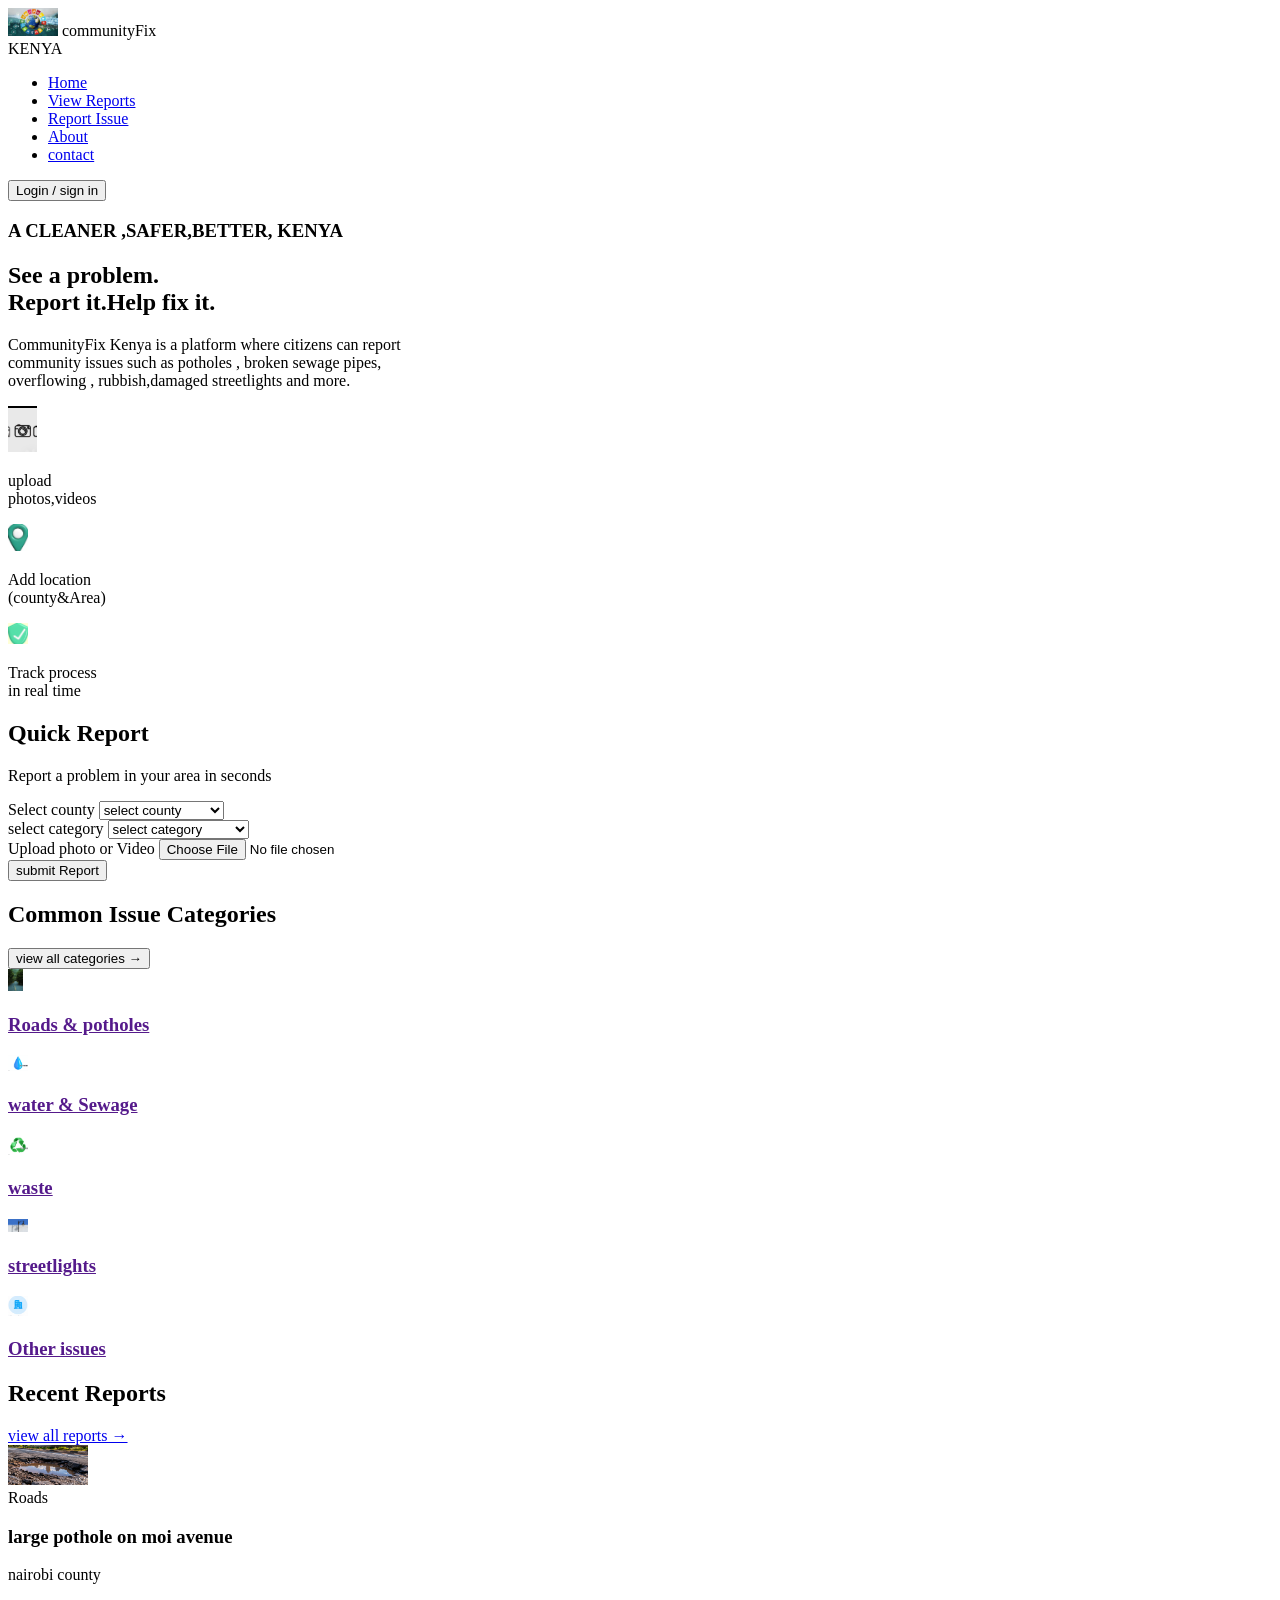
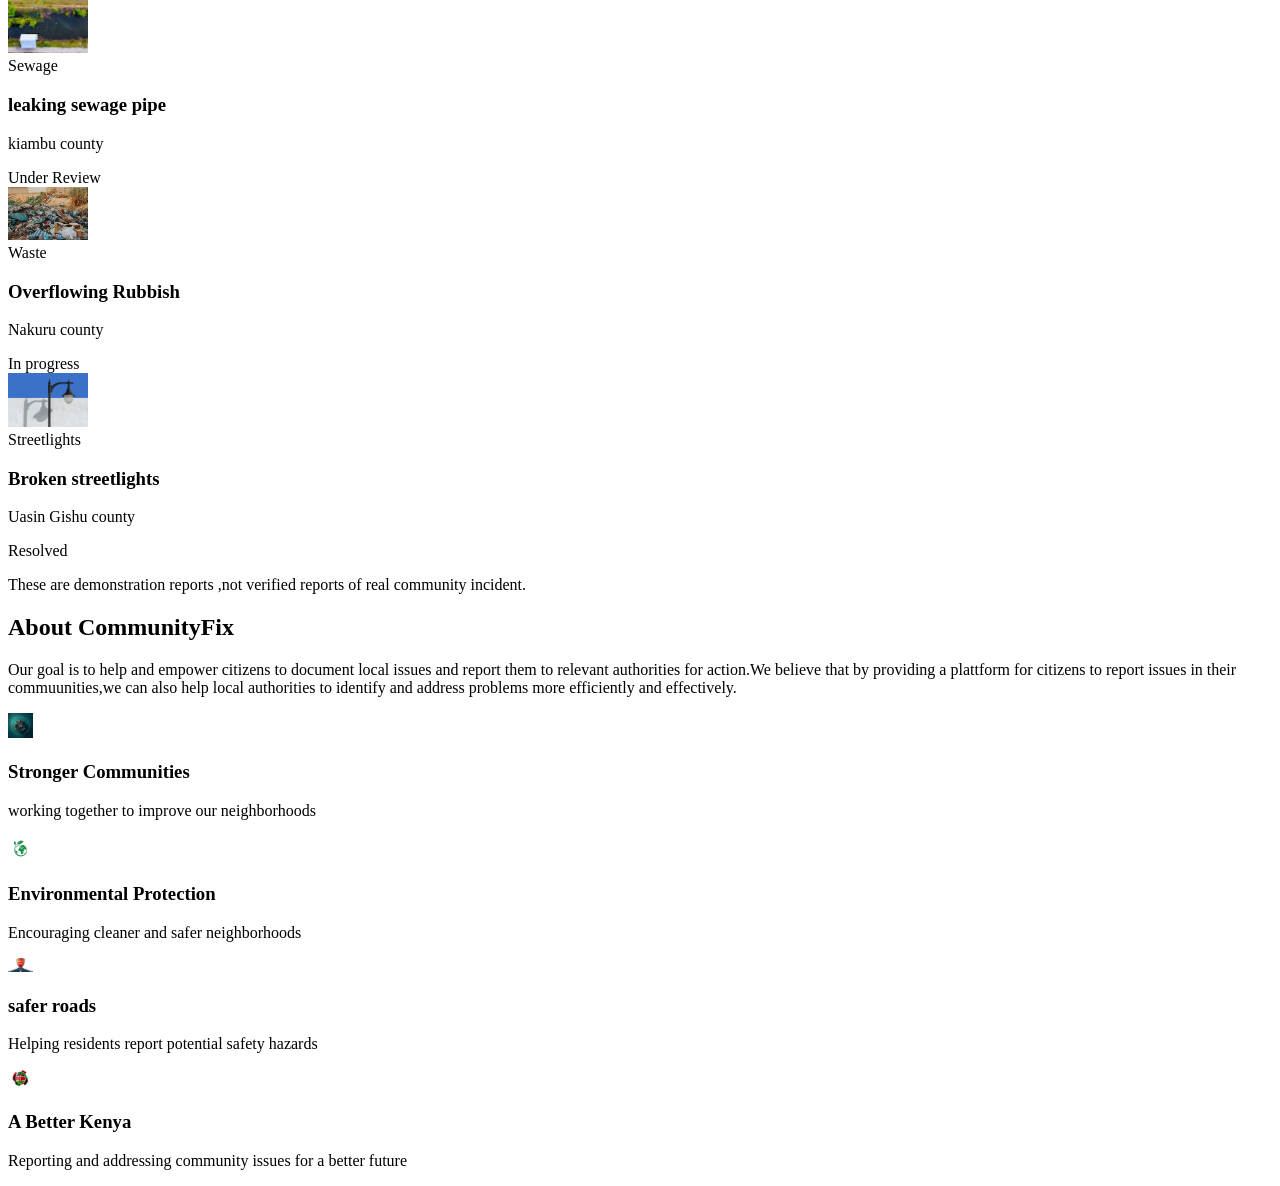
==== index.html @ e4a4e635 "finished the about section" ====
<!doctype html>
<html lang="en">
  <head>
    <meta charset="UTF-8" />
    <meta name="viewport" content="width=device-width, initial-scale=1.0" />
    <title>CommunityFix</title>
    <link rel="stylesheet" href="style.css" />
  </head>
  <body>
    <!-- NAVIGATION BAR -->
    <header class="haeder">
      <nav class="navbar">
        <img src="images/logo.jpg" width="50" />
        <span>communityFix</span><br />KENYA
        <ul class="nav-links">
          <li><a href="/" class="active">Home</a></li>
          <li><a href="#reports">View Reports</a></li>
          <li><a href="#report">Report Issue</a></li>
          <li><a href="#about">About</a></li>
          <li><a href="#contact">contact</a></li>
        </ul>
        <div class="nav-btn">
          <button>Login / sign in</button>
        </div>
      </nav>
    </header>
    <!-- HERO SECTION -->
    <main>
      <section class="hero">
        <div class="hero-content">
          <h3 class="ligt-green">A CLEANER ,SAFER,BETTER, KENYA</h3>
          <h2>See a problem.<br />Report it.Help fix it.</h2>
          <p class="small-text">
            CommunityFix Kenya is a platform where citizens can report<br />community
            issues such as potholes , broken sewage pipes,<br />overflowing ,
            rubbish,damaged streetlights and more.
          </p>
        </div>
        <div class="hero-icons">
          <div class="hero-icon">
            <img src="images/camera.png" widt="20" />
            <p>upload<br />photos,videos</p>
          </div>
          <div class="hero-icon">
            <img src="images/location.png" width="20" />
            <p>Add location<br />(county&Area)</p>
          </div>
          <div class="hero-icon">
            <img src="images/tracking.png" width="20" />
            <p>Track process<br />in real time</p>
          </div>
        </div>

        <!-- QUICK REPORT FORM -->

        <div class="quick-report">
          <h2>Quick Report</h2>
          <p>Report a problem in your area in seconds</p>
          <form class="report-form">
            <label for="county">Select county</label>
            <select class="county" name="county" required>
              <option value="">select county</option>
              <option>Mombasa</option>
              <option>Kwale</option>
              <option>Kilifi</option>
              <option>Tana River</option>
              <option>Lamu</option>
              <option>Taita-Taveta</option>
              <option>Garissa</option>
              <option>Wajir</option>
              <option>Mandera</option>
              <option>Marsabit</option>
              <option>Isiolo</option>
              <option>Meru</option>
              <option>Tharaka-Nithi</option>
              <option>Embu</option>
              <option>Kitui</option>
              <option>Machakos</option>
              <option>Makueni</option>
              <option>Nyandarua</option>
              <option>Nyeri</option>
              <option>Kirinyaga</option>
              <option>Murang'a</option>
              <option>Kiambu</option>
              <option>Turkana</option>
              <option>West Pokot</option>
              <option>Samburu</option>
              <option>Trans Nzoia</option>
              <option>Uasin Gishu</option>
              <option>Elgeyo-Marakwet</option>
              <option>Nandi</option>
              <option>Baringo</option>
              <option>Laikipia</option>
              <option>Nakuru</option>
              <option>Narok</option>
              <option>Kajiado</option>
              <option>Kericho</option>
              <option>Bomet</option>
              <option>Kakamega</option>
              <option>Vihiga</option>
              <option>Bungoma</option>
              <option>Busia</option>
              <option>Siaya</option>
              <option>Kisumu</option>
              <option>Homa Bay</option>
              <option>Migori</option>
              <option>Kisii</option>
              <option>Nyamira</option>
              <option>Nairobi City</option>
            </select>
            <div>
              <label for="category">select category</label>
              <select class="category" name="category" required>
                <option value="">select category</option>
                <option>Roads & potholes</option>
                <option>Water & sewage</option>
                <option>Waste Management</option>
                <option>Sreetlights</option>
                <option>Drainage issues</option>
                <option>Public spaces</option>
                <option value="">Other Issues</option>
              </select>
            </div>

            <label for="media">Upload photo or Video</label>
            <input type="file" id="media" accept="image / ,video" />

            <div class="submit-btn">
              <button type="submit" class="submit-button">submit Report</button>
            </div>
          </form>
        </div>
      </section>
      <!-- ISSUE CATEGORY -->
      <section class="categories">
        <div class="section-heading">
          <h2>Common Issue Categories</h2>
          <button>view all categories &rarr;</button>
        </div>
        <div class="categories-grid">
          <a href="" clss="category-card">
            <span class="category-icon-road"
              ><img src="images/road.jpg" width="15"
            /></span>
            <h3>Roads & potholes</h3>
          </a>
          <a href="" class="category-card">
            <span class="category-icon-water"
              ><img src="images/water.jpg" width="20"
            /></span>
            <h3>water & Sewage</h3>
          </a>
          <a href="" class="category-card">
            <span class="category-icon-waste"
              ><img src="images/waste.jpg" width="20"
            /></span>
            <h3>waste</h3>
          </a>
          <a href="" class="category-card">
            <span class="category-icon-streetlights"
              ><img src="images/streetlight.jpg" width="20"
            /></span>
            <h3>streetlights</h3>
          </a>
          <a href="" class="category-card">
            <span class="category-icon-Otherissues"
              ><img src="images/otherspng" width="20"
            /></span>
            <h3>Other issues</h3>
          </a>
        </div>
      </section>
      <!-- RECENT REPORTS -->
      <section class="report-section" id="reports">
        <div class="section-heading">
          <h2>Recent Reports</h2>
          <a href="reports">view all reports &rarr;</a>
        </div>
        <div class="reports-grid" id="reportsgrid">
          <!-- report1 -->
          <article class="report-card">
            <img src="images/pothole.png" width="80" class="report-image" />
            <div class="report-details">
              <span class="report-category-roads">Roads</span>
              <h3>large pothole on moi avenue</h3>
              <p>nairobi county</p>
              <span class="status-reported"></span>
            </div>
          </article>
          <!-- report2 -->
          <article class="report-card">
            <img src="images/sewage.jpg" width="80" class="report-image" />
            <div class="report-details">
              <span class="report-category water">Sewage</span>
              <h3>leaking sewage pipe</h3>
              <p>kiambu county</p>
              <span class="status review">Under Review</span>
            </div>
          </article>
          <!-- report3 -->
          <article class="report-card">
            <img src="images/waste2.jpg" width="80" class="report-image" />
            <div class="report-details">
              <span class="report-category waste">Waste</span>
              <h3>Overflowing Rubbish</h3>
              <p>Nakuru county</p>
              <span class="status progress">In progress</span>
            </div>
          </article>
          <!-- report4 -->
           <article class="report-card">
            <img src="images/streetlight.jpg" width="80" class="report-image">
            <div class="report-details">
              <span class="report-category lights">Streetlights</span>
              <h3>Broken streetlights</h3>
              <p>Uasin Gishu county</p>
              <span class="status resolved">Resolved</span>

            </div>
           </article>
        </div>
        <p class="sample note">These are demonstration reports ,not verified reports of real community incident.</p>
      </section>
      <!-- ABOUT SECTION -->
       <section class="about-section"id="about">
        <h2>About CommunityFix</h2>
        <p>
          Our goal is to help and empower citizens to document local issues and report them to relevant authorities for action.We believe that by providing a plattform for citizens to report issues in their commuunities,we can also help local authorities to identify and address problems more efficiently and effectively.</p>
          <div class="value-grid">
            <div class="value-card">
              <img src="images/community.jpeg" width="25">
              <h3>Stronger Communities</h3>
              <p>working together to improve our neighborhoods</p>
            </div>
            <div class="value-card">
              <img src="images/environment.jpeg" width="25">
              <h3>Environmental Protection</h3>
              <p>Encouraging cleaner and safer neighborhoods</p>
            </div>
            <div class="value-card">
              <img src="images/safety.jpeg" width="25">
              <h3>safer roads</h3>
              <p>Helping residents report potential safety hazards</p>
            </div>
            <div class="value-card">
              <img src="images/kenya.jpeg" width="25">
              <h3>A Better Kenya</h3>
              <p>Reporting and addressing community issues for a better future</p>
            </div>
          </div>
       </section>
    </main>
  </body>
</html>
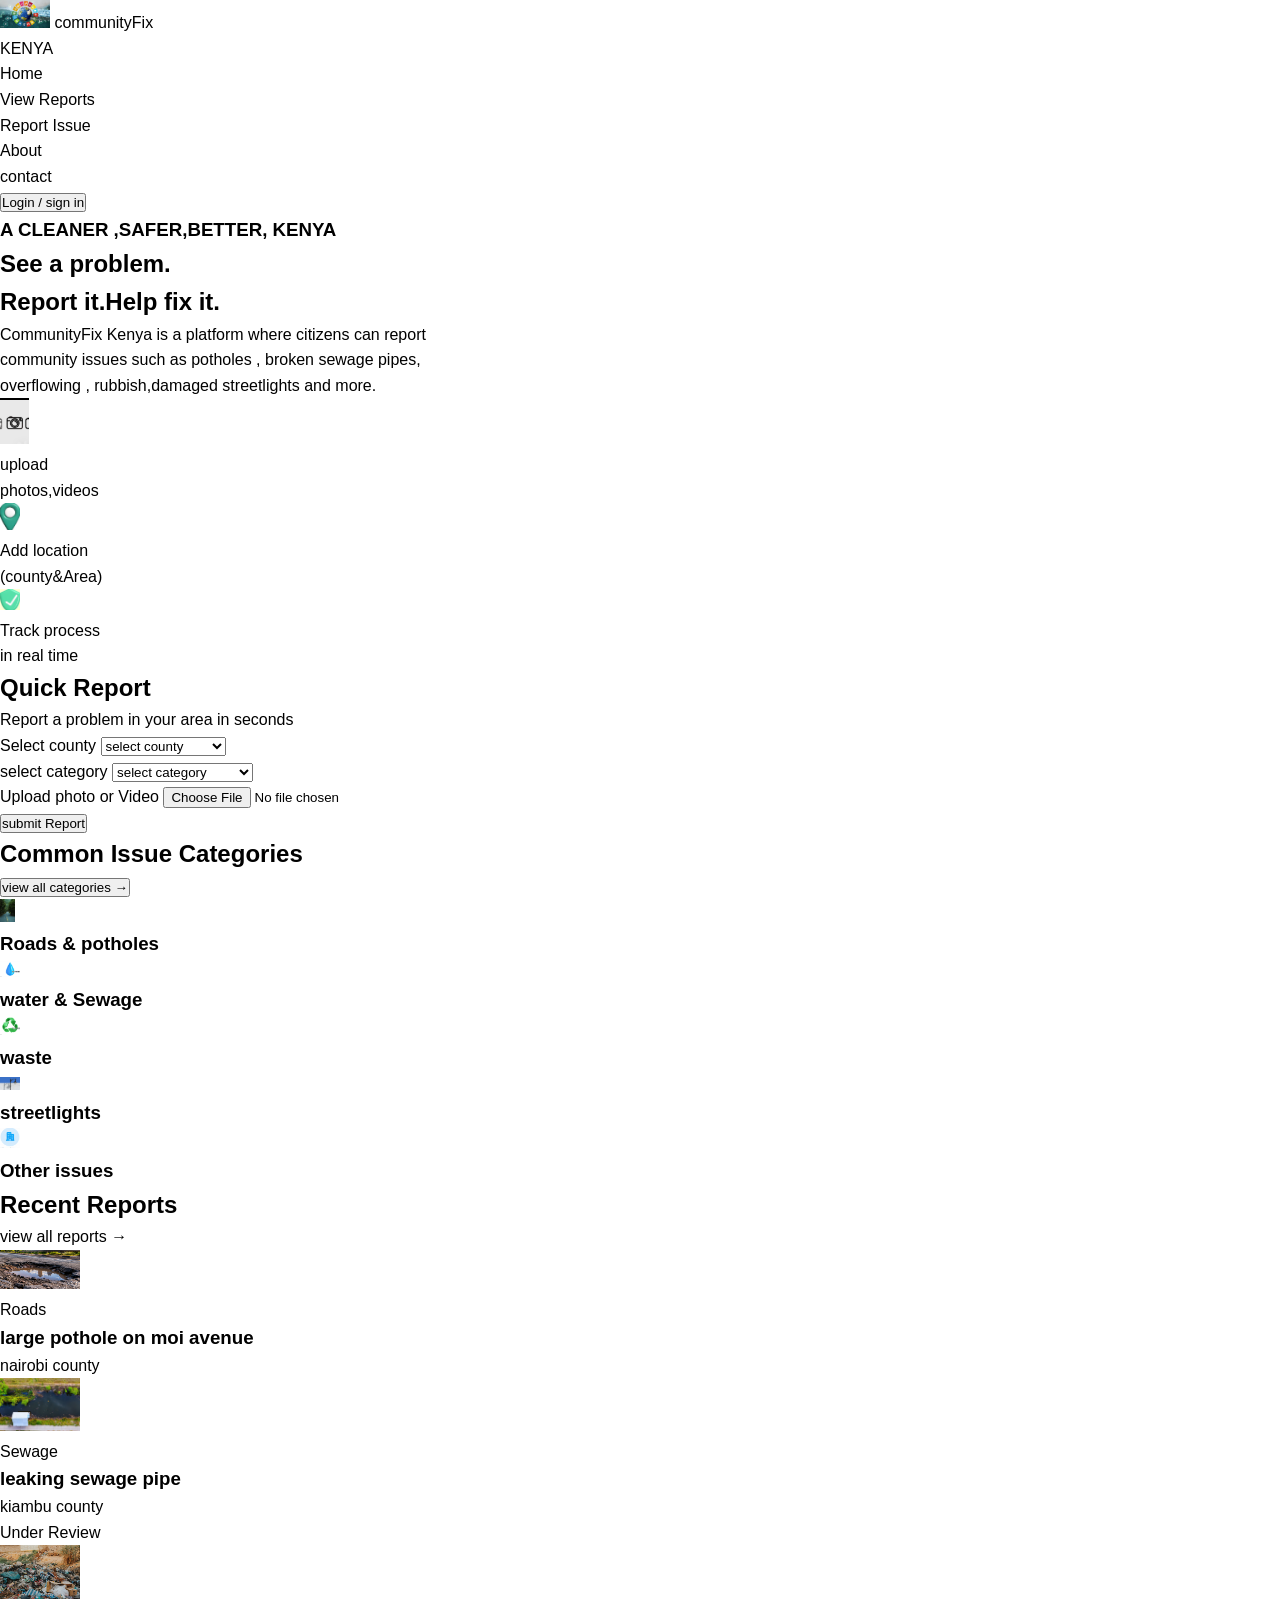
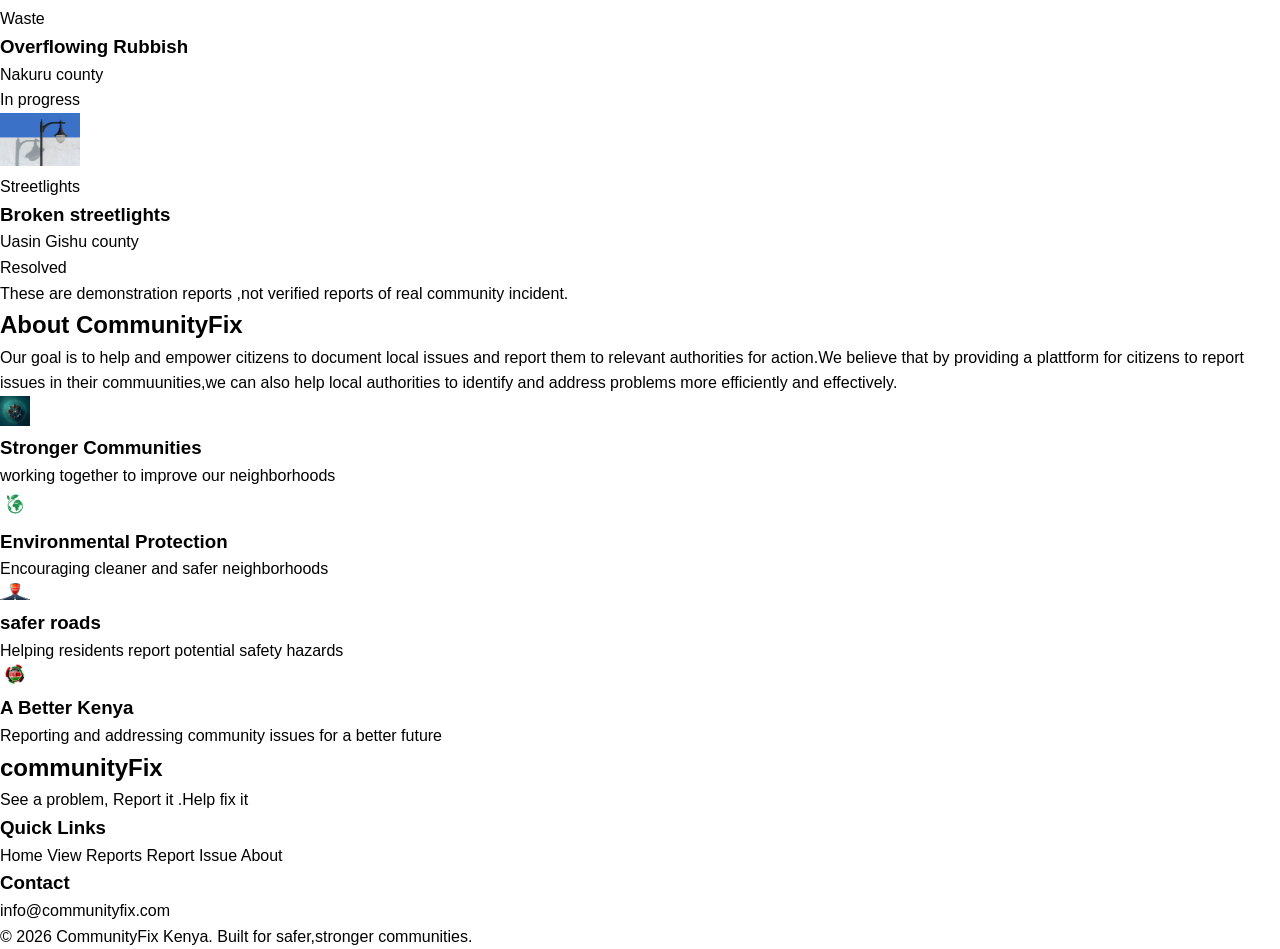
==== commit 49f0970c: "tackled the footer section" ====
--- a/index.html
+++ b/index.html
@@ -1,6 +1,7 @@
 <!doctype html>
 <html lang="en">
   <head>
+  <link rel="stylesheet" href="style.css"/>
     <meta charset="UTF-8" />
     <meta name="viewport" content="width=device-width, initial-scale=1.0" />
     <title>CommunityFix</title>
@@ -208,47 +209,80 @@
             </div>
           </article>
           <!-- report4 -->
-           <article class="report-card">
-            <img src="images/streetlight.jpg" width="80" class="report-image">
+          <article class="report-card">
+            <img src="images/streetlight.jpg" width="80" class="report-image" />
             <div class="report-details">
               <span class="report-category lights">Streetlights</span>
               <h3>Broken streetlights</h3>
               <p>Uasin Gishu county</p>
               <span class="status resolved">Resolved</span>
-
-            </div>
-           </article>
-        </div>
-        <p class="sample note">These are demonstration reports ,not verified reports of real community incident.</p>
+            </div>
+          </article>
+        </div>
+        <p class="sample note">
+          These are demonstration reports ,not verified reports of real
+          community incident.
+        </p>
       </section>
       <!-- ABOUT SECTION -->
-       <section class="about-section"id="about">
+      <section class="about-section" id="about">
         <h2>About CommunityFix</h2>
         <p>
-          Our goal is to help and empower citizens to document local issues and report them to relevant authorities for action.We believe that by providing a plattform for citizens to report issues in their commuunities,we can also help local authorities to identify and address problems more efficiently and effectively.</p>
-          <div class="value-grid">
-            <div class="value-card">
-              <img src="images/community.jpeg" width="25">
-              <h3>Stronger Communities</h3>
-              <p>working together to improve our neighborhoods</p>
-            </div>
-            <div class="value-card">
-              <img src="images/environment.jpeg" width="25">
-              <h3>Environmental Protection</h3>
-              <p>Encouraging cleaner and safer neighborhoods</p>
-            </div>
-            <div class="value-card">
-              <img src="images/safety.jpeg" width="25">
-              <h3>safer roads</h3>
-              <p>Helping residents report potential safety hazards</p>
-            </div>
-            <div class="value-card">
-              <img src="images/kenya.jpeg" width="25">
-              <h3>A Better Kenya</h3>
-              <p>Reporting and addressing community issues for a better future</p>
-            </div>
-          </div>
-       </section>
+          Our goal is to help and empower citizens to document local issues and
+          report them to relevant authorities for action.We believe that by
+          providing a plattform for citizens to report issues in their
+          commuunities,we can also help local authorities to identify and
+          address problems more efficiently and effectively.
+        </p>
+        <div class="value-grid">
+          <div class="value-card">
+            <img src="images/community.jpeg" width="30" />
+            <h3>Stronger Communities</h3>
+            <p>working together to improve our neighborhoods</p>
+          </div>
+          <div class="value-card">
+            <img src="images/environment.jpeg" width="30" />
+            <h3>Environmental Protection</h3>
+            <p>Encouraging cleaner and safer neighborhoods</p>
+          </div>
+          <div class="value-card">
+            <img src="images/safety.jpeg" width="30" />
+            <h3>safer roads</h3>
+            <p>Helping residents report potential safety hazards</p>
+          </div>
+          <div class="value-card">
+            <img src="images/kenya.jpeg" width="30" />
+            <h3>A Better Kenya</h3>
+            <p>Reporting and addressing community issues for a better future</p>
+          </div>
+        </div>
+      </section>
     </main>
+    <!-- footer -->
+    <footer class="footer" id="contact">
+      <div class="footer-content">
+        <div class="footer-content">
+          <h2>communityFix</h2>
+          <p>See a problem, Report it .Help fix it</p>
+        </div>
+        <div class="footer-links">
+          <h3>Quick Links</h3>
+          <a href="/">Home</a>
+          <a href="#reports">View Reports</a>
+          <a href="#report">Report Issue</a>
+          <a href="#about">About</a>
+        </div>
+        <div class="footer-contact">
+          <h3>Contact</h3>
+          <a href="mailto:info@communityfix.com">info@communityfix.com</a>
+        </div>
+      </div>
+      <div class="footer-bottom">
+        <p>
+          &copy; 2026 CommunityFix Kenya. Built for safer,stronger communities.
+        </p>
+      </div>
+    </footer>
+    <script src="script.js"></script>
   </body>
 </html>
--- a/style.css
+++ b/style.css
@@ -0,0 +1,15 @@
+*{margin:0;
+padding:0;
+box-sizing:border-box;
+}
+body{
+  font-family: 'Arial, helevetica', sans-serif;
+  background:var(--white)
+  color:var(--black);
+  line-height:1.6;
+}
+a{
+  text-decoration:none;
+  color :inherit;
+}
+/*  */
--- a/style.css
+++ b/style.css
@@ -0,0 +1,15 @@
+*{margin:0;
+padding:0;
+box-sizing:border-box;
+}
+body{
+  font-family: 'Arial, helevetica', sans-serif;
+  background:var(--white)
+  color:var(--black);
+  line-height:1.6;
+}
+a{
+  text-decoration:none;
+  color :inherit;
+}
+/*  */
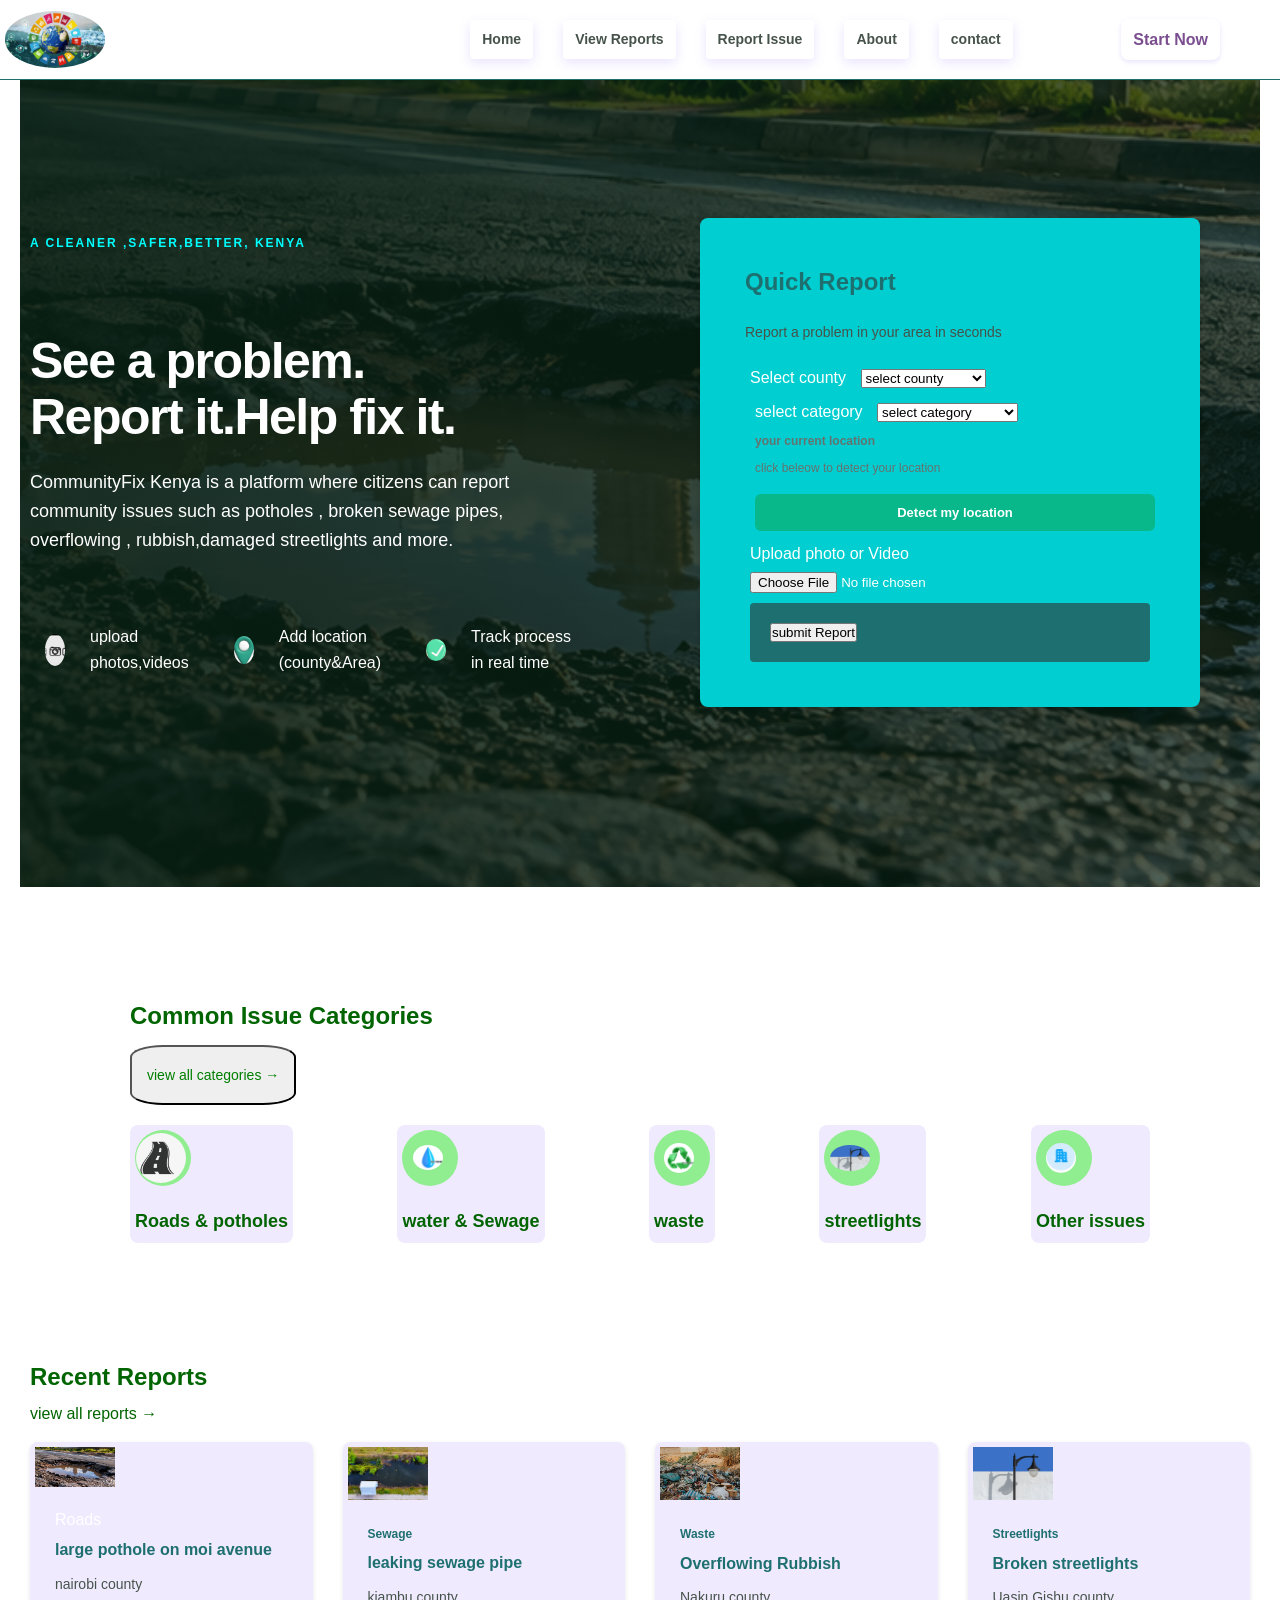
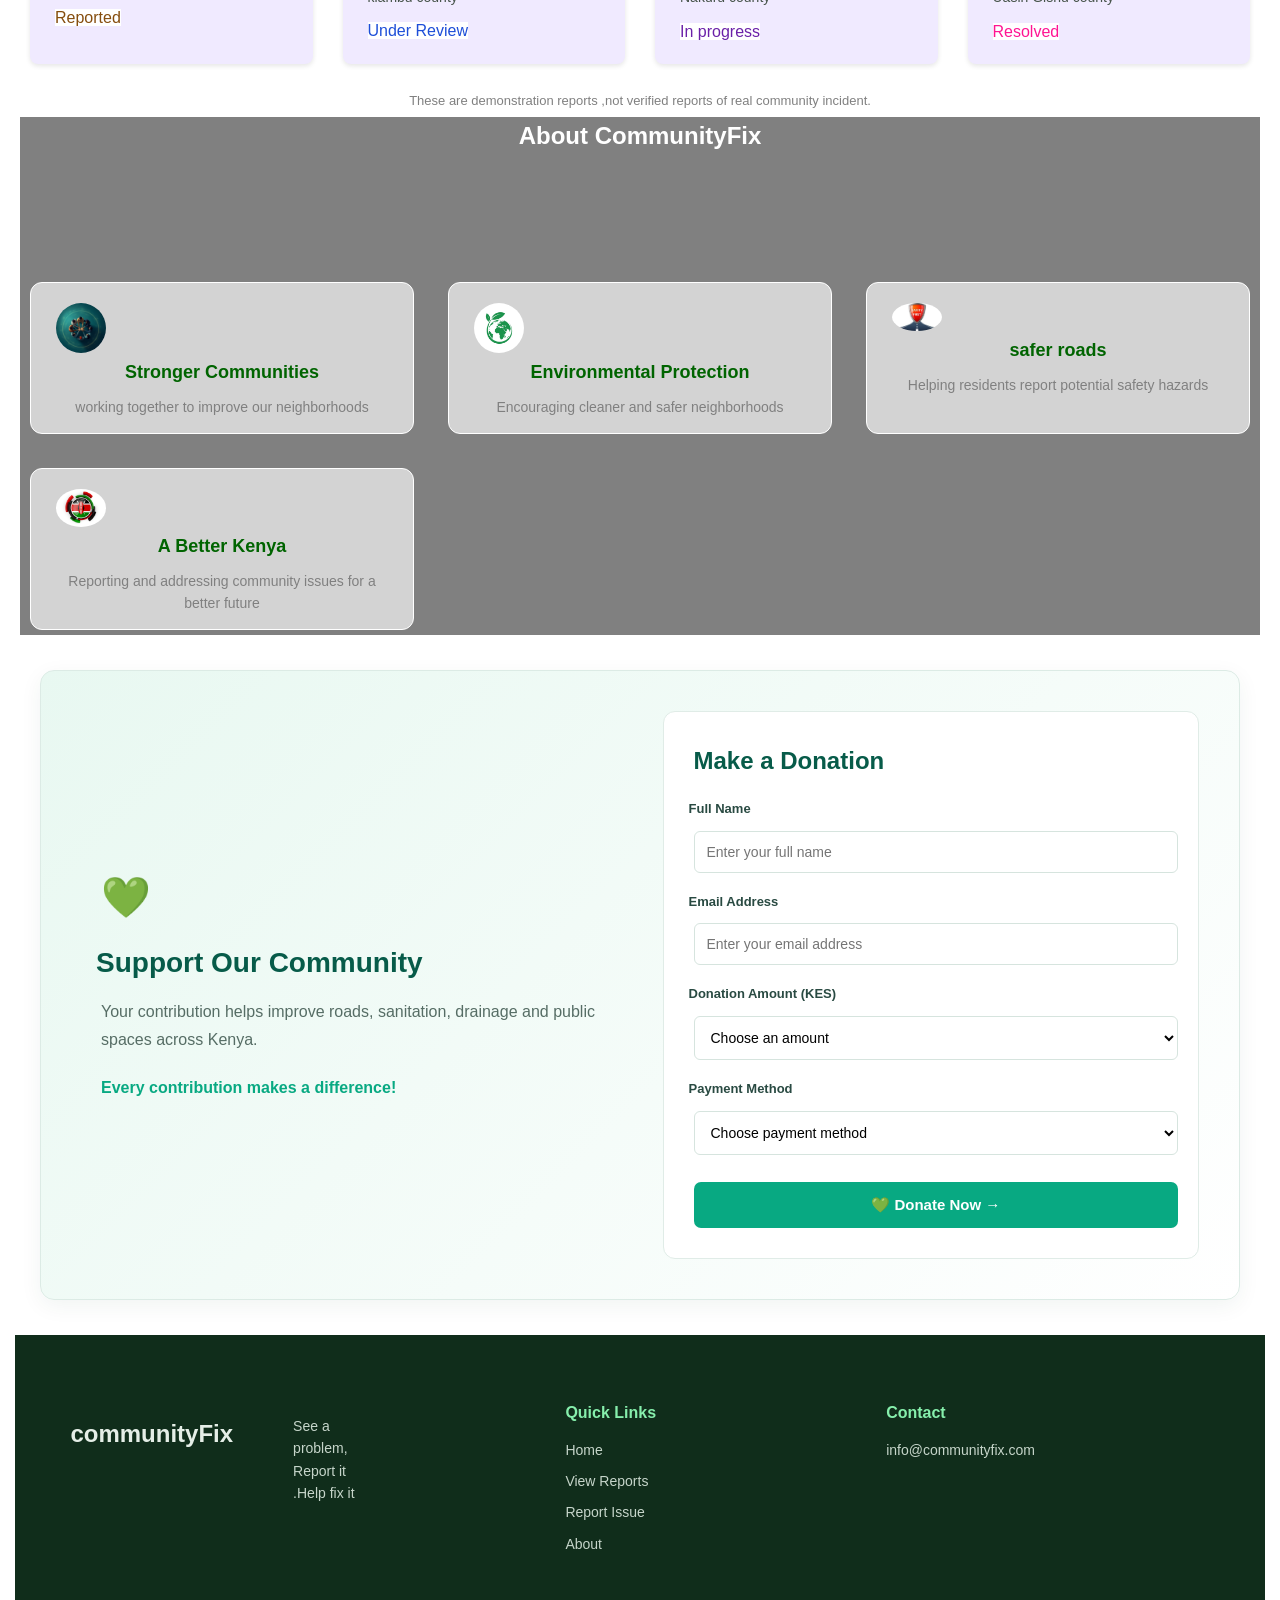
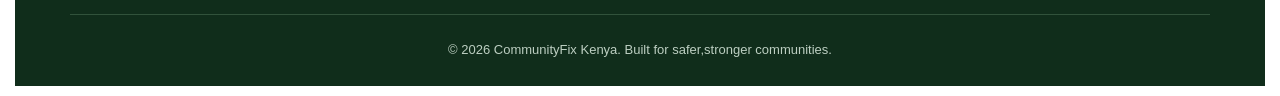
==== commit 404f9081: "added the donation section" ====
--- a/index.html
+++ b/index.html
@@ -1,7 +1,7 @@
 <!doctype html>
 <html lang="en">
   <head>
-  <link rel="stylesheet" href="style.css"/>
+    <link rel="stylesheet" href="style.css" />
     <meta charset="UTF-8" />
     <meta name="viewport" content="width=device-width, initial-scale=1.0" />
     <title>CommunityFix</title>
@@ -11,44 +11,43 @@
     <!-- NAVIGATION BAR -->
     <header class="haeder">
       <nav class="navbar">
-        <img src="images/logo.jpg" width="50" />
-        <span>communityFix</span><br />KENYA
-        <ul class="nav-links">
-          <li><a href="/" class="active">Home</a></li>
-          <li><a href="#reports">View Reports</a></li>
-          <li><a href="#report">Report Issue</a></li>
-          <li><a href="#about">About</a></li>
-          <li><a href="#contact">contact</a></li>
-        </ul>
-        <div class="nav-btn">
-          <button>Login / sign in</button>
-        </div>
+        <img src="images/logo.jpg" width="100" />
+        <span>communityFix<small>KENYA</small></span>
+        <div class="nav-links">
+          <a href="/" class="active nav-button">Home</a>
+          <a href="#reports" class="nav-button">View Reports</a>
+          <a href="#report" class="nav-button">Report Issue</a>
+          <a href="#about" class="nav-button">About</a>
+          <a href="#contact" class="nav-button">contact</a>
+        </div>
+        <a href="signup.html" class="nav-btn">Start Now</a>
       </nav>
     </header>
     <!-- HERO SECTION -->
     <main>
-      <section class="hero">
+      <section class="hero" id="home">
         <div class="hero-content">
-          <h3 class="ligt-green">A CLEANER ,SAFER,BETTER, KENYA</h3>
-          <h2>See a problem.<br />Report it.Help fix it.</h2>
-          <p class="small-text">
+          <h3 class="subtitle">A CLEANER ,SAFER,BETTER, KENYA</h3>
+          <h1>See a problem.<br />Report it.Help fix it.</h1>
+          <p class="hero-description">
             CommunityFix Kenya is a platform where citizens can report<br />community
             issues such as potholes , broken sewage pipes,<br />overflowing ,
             rubbish,damaged streetlights and more.
           </p>
-        </div>
-        <div class="hero-icons">
-          <div class="hero-icon">
-            <img src="images/camera.png" widt="20" />
-            <p>upload<br />photos,videos</p>
-          </div>
-          <div class="hero-icon">
-            <img src="images/location.png" width="20" />
-            <p>Add location<br />(county&Area)</p>
-          </div>
-          <div class="hero-icon">
-            <img src="images/tracking.png" width="20" />
-            <p>Track process<br />in real time</p>
+
+          <div class="hero-features">
+            <div class="hero-feature">
+              <span><img src="images/camera.png" width="20" /></span>
+              <p>upload<br />photos,videos</p>
+            </div>
+            <div class="hero-feature">
+              <span><img src="images/location.png" width="20" /></span>
+              <p>Add location<br />(county&Area)</p>
+            </div>
+            <div class="hero-feature">
+              <span><img src="images/tracking.png" width="20" /></span>
+              <p>Track process<br />in real time</p>
+            </div>
           </div>
         </div>
 
@@ -122,6 +121,24 @@
                 <option value="">Other Issues</option>
               </select>
             </div>
+            <div class="locaion-section">
+              <label class="location-title"> your current location </label>
+              <p id="location-status">click beleow to detect your location</p>
+              <button type="button" id="get-location" class="location-btn">
+                Detect my location
+              </button>
+              <div id="location-details" hidden>
+                <p>location detected successfully!</p>
+                <a
+                  id="map-link"
+                  href="#"
+                  target="_blank"
+                  rel="noopener norferrer"
+                >
+                  view location on Google maps
+                </a>
+              </div>
+            </div>
 
             <label for="media">Upload photo or Video</label>
             <input type="file" id="media" accept="image / ,video" />
@@ -132,45 +149,47 @@
           </form>
         </div>
       </section>
+
       <!-- ISSUE CATEGORY -->
-      <section class="categories">
+      <section class="categories-section" id="categories">
         <div class="section-heading">
           <h2>Common Issue Categories</h2>
           <button>view all categories &rarr;</button>
         </div>
         <div class="categories-grid">
-          <a href="" clss="category-card">
-            <span class="category-icon-road"
-              ><img src="images/road.jpg" width="15"
+          <a href="report" class="category-card">
+            <span class="category-icon"
+              ><img src="images/rd.jpeg" width="50"
             /></span>
             <h3>Roads & potholes</h3>
           </a>
+          <a href="report" class="category-card">
+            <span class="category-icon"
+              ><img src="images/water.jpg" width="30"
+            /></span>
+            <h3>water & Sewage</h3>
+          </a>
           <a href="" class="category-card">
-            <span class="category-icon-water"
-              ><img src="images/water.jpg" width="20"
-            /></span>
-            <h3>water & Sewage</h3>
+            <span class="category-icon"
+              ><img src="images/waste.jpg" width="30"
+            /></span>
+            <h3>waste</h3>
+          </a>
+          <a href="report" class="category-card">
+            <span class="category-icon"
+              ><img src="images/streetlight.jpg" width="40"
+            /></span>
+            <h3>streetlights</h3>
           </a>
           <a href="" class="category-card">
-            <span class="category-icon-waste"
-              ><img src="images/waste.jpg" width="20"
-            /></span>
-            <h3>waste</h3>
-          </a>
-          <a href="" class="category-card">
-            <span class="category-icon-streetlights"
-              ><img src="images/streetlight.jpg" width="20"
-            /></span>
-            <h3>streetlights</h3>
-          </a>
-          <a href="" class="category-card">
-            <span class="category-icon-Otherissues"
-              ><img src="images/otherspng" width="20"
+            <span class="category-icon"
+              ><img src="images/otherspng" width="30"
             /></span>
             <h3>Other issues</h3>
           </a>
         </div>
       </section>
+
       <!-- RECENT REPORTS -->
       <section class="report-section" id="reports">
         <div class="section-heading">
@@ -179,15 +198,15 @@
         </div>
         <div class="reports-grid" id="reportsgrid">
           <!-- report1 -->
-          <article class="report-card">
+          <div class="report-card">
             <img src="images/pothole.png" width="80" class="report-image" />
             <div class="report-details">
               <span class="report-category-roads">Roads</span>
               <h3>large pothole on moi avenue</h3>
               <p>nairobi county</p>
-              <span class="status-reported"></span>
-            </div>
-          </article>
+              <span class="status-reported">Reported</span>
+            </div>
+          </div>
           <!-- report2 -->
           <article class="report-card">
             <img src="images/sewage.jpg" width="80" class="report-image" />
@@ -195,7 +214,7 @@
               <span class="report-category water">Sewage</span>
               <h3>leaking sewage pipe</h3>
               <p>kiambu county</p>
-              <span class="status review">Under Review</span>
+              <span class="status-review">Under Review</span>
             </div>
           </article>
           <!-- report3 -->
@@ -205,7 +224,7 @@
               <span class="report-category waste">Waste</span>
               <h3>Overflowing Rubbish</h3>
               <p>Nakuru county</p>
-              <span class="status progress">In progress</span>
+              <span class="status-progress">In progress</span>
             </div>
           </article>
           <!-- report4 -->
@@ -215,11 +234,11 @@
               <span class="report-category lights">Streetlights</span>
               <h3>Broken streetlights</h3>
               <p>Uasin Gishu county</p>
-              <span class="status resolved">Resolved</span>
+              <span class="status-resolved">Resolved</span>
             </div>
           </article>
         </div>
-        <p class="sample note">
+        <p class="sample-note">
           These are demonstration reports ,not verified reports of real
           community incident.
         </p>
@@ -236,28 +255,84 @@
         </p>
         <div class="value-grid">
           <div class="value-card">
-            <img src="images/community.jpeg" width="30" />
+            <img src="images/community.jpeg" width="50" />
             <h3>Stronger Communities</h3>
             <p>working together to improve our neighborhoods</p>
           </div>
           <div class="value-card">
-            <img src="images/environment.jpeg" width="30" />
+            <img src="images/environment.jpeg" width="50" />
             <h3>Environmental Protection</h3>
             <p>Encouraging cleaner and safer neighborhoods</p>
           </div>
           <div class="value-card">
-            <img src="images/safety.jpeg" width="30" />
+            <img src="images/safety.jpeg" width="50" />
             <h3>safer roads</h3>
             <p>Helping residents report potential safety hazards</p>
           </div>
           <div class="value-card">
-            <img src="images/kenya.jpeg" width="30" />
+            <img src="images/kenya.jpeg" width="50" />
             <h3>A Better Kenya</h3>
             <p>Reporting and addressing community issues for a better future</p>
           </div>
         </div>
       </section>
     </main>
+    <!-- DONATION SECTION -->
+    <section class="donation-section" id="donate">
+      <div class="donation-info">
+        <span class="donation-icon">💚</span>
+        <h2>Support Our Community</h2>
+
+        <p>
+          Your contribution helps improve roads, sanitation, drainage and public
+          spaces across Kenya.
+        </p>
+
+        <h3>Every contribution makes a difference!</h3>
+      </div>
+
+      <form class="donation-form" id="donation-form">
+        <h2>Make a Donation</h2>
+
+        <label for="donor-name">Full Name</label>
+        <input
+          type="text"
+          id="donor-name"
+          name="donorName"
+          placeholder="Enter your full name"
+          required
+        />
+
+        <label for="donor-email">Email Address</label>
+        <input
+          type="email"
+          id="donor-email"
+          name="donorEmail"
+          placeholder="Enter your email address"
+          required
+        />
+
+        <label for="donation-amount">Donation Amount (KES)</label>
+        <select id="donation-amount" name="amount" required>
+          <option value="">Choose an amount</option>
+          <option value="500">KSh 500</option>
+          <option value="1000">KSh 1,000</option>
+          <option value="2000">KSh 2,000</option>
+          <option value="5000">KSh 5,000</option>
+        </select>
+
+        <label for="payment-method">Payment Method</label>
+        <select id="payment-method" name="paymentMethod" required>
+          <option value="">Choose payment method</option>
+          <option value="mpesa">M-Pesa</option>
+          <option value="card">Debit/Credit Card</option>
+          <option value="paypal">PayPal</option>
+        </select>
+
+        <button type="submit">💚 Donate Now →</button>
+      </form>
+    </section>
+
     <!-- footer -->
     <footer class="footer" id="contact">
       <div class="footer-content">
--- a/style.css
+++ b/style.css
@@ -1,15 +1,816 @@
-*{margin:0;
-padding:0;
-box-sizing:border-box;
-}
-body{
-  font-family: 'Arial, helevetica', sans-serif;
-  background:var(--white)
-  color:var(--black);
-  line-height:1.6;
-}
-a{
-  text-decoration:none;
-  color :inherit;
-}
-/*  */+* {
+  margin: 5px;
+  padding: 0;
+  box-sizing: border-box;
+}
+body {
+  font-family: "Arial, helevetica", sans-serif;
+  background: white;
+  color: white;
+  line-height: 1.6;
+}
+a {
+  text-decoration: none;
+  color: inherit;
+}
+img {
+  display: block;
+  max-width: 100%;
+}
+
+.nav-button:hover {
+  background: var(-- darkgreen);
+  color: var(--white);
+  transition: 0.3s;
+}
+
+/* NAVIGATION BAR */
+.header {
+  position: fixed;
+
+  width: 100%;
+  z-index: 100;
+  background: var(--white);
+  box-shadow: 0px 2px 5px rgba(0, 0, 0, 0.1);
+}
+.navbar {
+  background: white;
+  position: fixed;
+  top: 0;
+  left: 0;
+  right: 0;
+  display: flex;
+  justify-content: space-between;
+  align-items: center;
+  min-height: 80px;
+  margin: 0 auto;
+  min-width: 320px;
+  gap: 20px;
+  border-bottom: 1px solid #1e7070;
+}
+.navbar img {
+  border-radius: 50%;
+}
+.nav-links {
+  display: flex;
+  gap: 20px;
+  list-style: none;
+  align-items: center;
+}
+.nav-links a {
+  font-size: 14px;
+  font-weight: 600;
+  padding: 8px 12px;
+  border-radius: 4px;
+  color: #46534a;
+}
+.nav-btn:hover {
+  background-color: #1f8a83;
+  color: #f0eaff;
+  transition: translateY(-3px);
+}
+.nav-btn {
+  padding: 8px 12px;
+  border-radius: 8px;
+  color: #7a4e8f;
+  font-weight: bold;
+  white-space: nowrap;
+  cursor: pointer;
+  align-items: center;
+  gap: 20px;
+  margin-right: 60px;
+  box-shadow: 0px 2px 5px rgba(112, 71, 235, 0.15);
+  transition:
+    0.3s ease,
+    box-shadow 0.3s ease transform 0.3s ease;
+  cursor: pointer;
+}
+
+.nav-button {
+  color: #120238;
+  padding: 12px 20px;
+  border-radius: 10px;
+  text-decoration: none;
+  box-shadow: 0px 4px 12px rgba(112, 71, 253, 0.15);
+  transition:
+    0.3s ease,
+    box-shadow 0.3s ease,
+    transform 0.3s ease;
+}
+
+.nav-button:hover {
+  background-color: #0ca392;
+  transform: translateY(-3px);
+}
+
+/* HERO SECTION */
+.hero {
+  padding-top: 3em;
+  min-height: 650px;
+  display: grid;
+  grid-template-columns: 1.2fr 0.8fr;
+  align-items: center;
+  gap: 55px;
+
+  background:
+    linear-gradient(90deg, rgba(8, 32, 19, 0.91), rgba(8, 32, 19, 0.7)),
+    url("./images/pothole.png") no-repeat center center/cover;
+  color: var(--white);
+}
+.hero-content {
+  max-width: 650px;
+}
+.subtitle {
+  color: aqua;
+  font-size: 12px;
+  font-weight: 800;
+  margin-bottom: 30px;
+  letter-spacing: 2px;
+  padding-bottom: 50px;
+}
+.hero h1 {
+  font-size: 50px;
+  line-height: 1.12em;
+  margin-bottom: 23px;
+  letter-spacing: -1.5px;
+}
+.hero-description {
+  font-size: 18px;
+  margin-bottom: 30px;
+  max-width: 560px;
+  color: white;
+  padding-bottom: 30px;
+  max-width: 560px;
+}
+.hero-features {
+  display: flex;
+  flex-wrap: wrap;
+  gap: 20px;
+  margin-bottom: 30px;
+}
+.hero-feature {
+  display: flex;
+  align-items: center;
+  gap: 10px;
+}
+
+.hero-feature span {
+  font-size: 20px;
+  border-radius: 50%;
+}
+.hero-feature img {
+  border-radius: 50%;
+}
+.hero-icon p {
+  color: #f0fdf4;
+  font-size: 14px;
+  font-weight: 600;
+  line-height: 1.4em;
+}
+.hero-buttons {
+  display: flex;
+  gap: 20px;
+}
+/* QUICK REPORT FORM */
+.quick-report {
+  background: darkturquoise;
+  color: white;
+  padding: 40px;
+  border-radius: 8px;
+  box-shadow: 0px 2px 5px rgba(0, 0, 0, 0.1);
+  max-width: 500px;
+  justify-self: end;
+  width: 100%;
+  max-width: 500px;
+  margin-top: 10em;
+  margin-bottom: 180px;
+  margin-right: 60px;
+  margin-left: 130px;
+}
+
+.quick-report h2 {
+  font-size: 24px;
+  margin-bottom: 20px;
+  color: #1e7070;
+}
+.quick-report p {
+  font-size: 14px;
+  margin-bottom: 20px;
+  color: #46534a;
+}
+.reportform {
+  display: flex;
+  flex-direction: column;
+  gap: 15px;
+}
+.reportform label {
+  font-size: 14px;
+  font-weight: 600;
+  color: #46534a;
+  margin-top: 10px;
+}
+.reportform input,
+.reportform textarea .reportform select {
+  padding: 10px;
+  border-radius: 4px;
+  border: 1px solid #ccc;
+  font-size: 14px;
+  width: 100%;
+  background: #fbfdfb;
+}
+.reportform textarea {
+  resize: vertical;
+  min-height: 100px;
+}
+.reportform input[type="file"] {
+  padding: 5px;
+  background: #fbfdfb;
+}
+.submit-btn {
+  background-color: #1e7070;
+  color: forestgreen;
+  padding: 10px;
+  border: none;
+  border-radius: 4px;
+  font-size: 14px;
+  cursor: pointer;
+  font-weight: 600;
+  transition: background 0.3s ease;
+  padding: 15px 15px;
+}
+.submit-button:hover {
+  background-color: #1f8a83;
+  color: #f0eaff;
+}
+.submit-button: {
+  background-color: #1e7070;
+  color: forestgreen;
+  padding: 10px;
+  border: none;
+  border-radius: 4px;
+  font-size: 14px;
+  cursor: pointer;
+  font-weight: 600;
+  transition: background 0.3s ease;
+}
+.form-message {
+  font-size: 14px;
+  color: green;
+  margin-top: 10px;
+}
+/* ISSUE CATEGORY CARDS */
+.categories-section {
+  padding: 100px;
+  background-color: white;
+}
+.categories-grid {
+  display: flex;
+  justify-content: space-between;
+
+  gap: 20px;
+}
+.category-card {
+  padding: px 20px;
+  border-radius: 8px;
+  background: #f0eaff;
+  transition:
+    transform 0.3s ease,
+    box-shadow 0.3s ease;
+}
+.category-card:hover {
+  transform: translateY(-5px);
+  box-shadow: 0px 4px 12px rgba(112, 71, 235, 0.15);
+  border-color: #a7d9b4;
+}
+.category-icon {
+  display: inline-flex;
+  justify-content: center;
+  align-items: center;
+  width: 56px;
+  height: 56px;
+  border-radius: 50%;
+  background: lightgreen;
+  margin-bottom: 16px;
+  padding-right: 5px;
+  font-size: 28px;
+}
+.category-card h3 {
+  color: darkgreen;
+  font-size: 18px;
+  margin-bottom: 7px;
+}
+.category-card p {
+  color: gray;
+  font-size: 14px;
+}
+.category-icon img {
+  border-radius: 50%;
+}
+
+/* RECENT REPORTS */
+.reports-section {
+  padding: 60px 20px;
+  background: var(--white);
+}
+.reports-grid {
+  display: grid;
+  grid-template-columns: repeat(auto-fit, minmax(250px, 1fr));
+  gap: 20px;
+}
+.report-card {
+  overflow: hidden;
+  border-radius: 8px;
+  background: #f0eaff;
+  box-shadow: 0px 2px 5px rgba(0, 0, 0, 0.1);
+  transition:
+    transform 0.3s ease,
+    box-shadow 0.3s ease;
+}
+.report-card:hover {
+  transform: translateY(-5px);
+  box-shadow: 0px 4px 12px rgba(112, 71, 235, 0.15);
+}
+.report img {
+  width: 100%;
+  height: 150px;
+  object-fit: cover;
+  background: #f0eaff;
+}
+.report-details {
+  padding: 15px;
+}
+.report-category {
+  font-size: 12px;
+  font-weight: 600;
+  color: #1e7070;
+  margin-bottom: 5px;
+}
+.report-details p {
+  font-size: 14px;
+  color: #46534a;
+  margin-bottom: 10px;
+}
+.report-details h3 {
+  font-size: 16px;
+  margin-bottom: 10px;
+  color: #1e7070;
+}
+.status-reported {
+  color: #854d0e;
+  background: white;
+}
+.status-review {
+  color: #1d4ed8;
+  background: white;
+}
+.status-progress {
+  color: #6b21a8;
+  background: white;
+}
+.status-resolved {
+  color: deeppink;
+  background: white;
+}
+.sample-note {
+  margin-top: 22px;
+  color: gray;
+  font-size: 13px;
+  text-align: center;
+}
+
+/* ABOUT SECTION */
+.about-section {
+  text-align: center;
+  background-color: gray;
+}
+.about-section p {
+  max-width: 760px;
+  margin: auto;
+  color: gray;
+}
+.value-grid {
+  display: grid;
+  grid-template-columns: repeat(3, minmax(0, 1fr));
+  gap: 24px;
+  margin-top: 40px;
+}
+.value-card {
+  padding: 15px 20px;
+  background: lightgrey;
+  border: 1px solid;
+  border-radius: 12px;
+}
+.value-card span {
+  display: inline-block;
+  margin-bottom: 12px;
+  font-size: 35px;
+}
+.value-card h3 {
+  color: darkgreen;
+  font-size: 18px;
+  margin-bottom: 9px;
+}
+.value-card p {
+  color: gray;
+  font-size: 14px;
+}
+.value-card img {
+  border-radius: 50%;
+}
+
+/* FOOTER */
+.footer {
+  padding: 55px 4% 0;
+  background: #102d1b;
+  color: #e5eee7;
+}
+.footer-content {
+  width: min(1200px, 100%);
+  margin: auto;
+  display: grid;
+  grid-template-columns: 1.3fr 0.8fr 1fr;
+  gap: 50px;
+  padding-bottom: 40px;
+}
+.footer-content h3 {
+  color: #86efac;
+  font-size: 16px;
+  margin-bottom: 13px;
+}
+.footer-content p,
+.footer-content a {
+  color: #c6d5ca;
+  font-size: 14px;
+}
+.footer-content a {
+  display: block;
+  width: fit-content;
+  margin-bottom: 9px;
+}
+.footer-content a:hover {
+  color: white;
+}
+.footer-bottom {
+  padding: 20px 0;
+  border-top: 1px solid #31523b;
+  text-align: center;
+}
+.footer-bottom p {
+  color: #bdcfc2;
+  font-size: 13px;
+}
+.section-heading {
+  color: darkgreen;
+  margin-bottom: 10px;
+}
+.section-heading button {
+  color: green;
+  font-size: 14px;
+  white-space: nowrap;
+  border-radius: 20%;
+  padding: 20px 15px;
+}
+.section-heading button:hover {
+  text-decoration: underline #1d4ed8;
+}
+/* LIVE LOCATION SECTION */
+.location-section {
+  padding: 14px;
+  margin: 12px 0;
+  border: 1px solid #dce8e3;
+  border-radius: 8px;
+  background: #f5faf7;
+}
+.location-title {
+  display: block;
+  color: #64736f;
+  font-size: 12px;
+  font-weight: bold;
+  margin-bottom: 8px;
+}
+#location-status {
+  color: #64736f;
+  font-size: 12px;
+  line-height: 1.5;
+  margin-bottom: 12px;
+}
+.location-btn {
+  width: 100%;
+  padding: 11px;
+  border: none;
+  border-radius: 6px;
+  background: #08b88a;
+  color: white;
+  font-size: 13px;
+  font-weight: bold;
+  cursor: pointer;
+  transition: 0.3s ease;
+}
+.location-btn:hover {
+  background: #07966f;
+}
+.location-btn:disabled {
+  opacity: 0.6;
+  cursor: wait;
+}
+#location-details {
+  margin-top: 12px;
+  padding: 10px;
+  border-radius: 6px;
+  background: white;
+}
+#location-details p {
+  color: #075b49;
+  font-size: 12px;
+}
+#map-link {
+  display: inline-block;
+  color: #087b60;
+  font-size: 13px;
+  font-weight: bold;
+  text-decoration: none;
+}
+#map-link:hover {
+  text-decoration: underline;
+}
+/* DONATION SECTION */
+.donation-section {
+  display: grid;
+  grid-template-columns: 1fr 1fr;
+  align-items: center;
+  gap: 35px;
+  max-width: 1200px;
+  margin: 35px auto;
+  padding: 35px;
+  background: linear-gradient(135deg, #e8f8f1, #ffffff);
+  border: 1px solid #dcebe5;
+  border-radius: 14px;
+  box-shadow: 0 6px 22px rgba(0, 70, 55, 0.06);
+}
+
+.donation-info {
+  padding: 15px;
+}
+
+.donation-icon {
+  font-size: 40px;
+}
+
+.donation-info h2 {
+  margin: 12px 0;
+  color: #075b49;
+  font-size: 28px;
+}
+
+.donation-info p {
+  margin-bottom: 20px;
+  color: #566d65;
+  line-height: 1.8;
+}
+
+.donation-info h3 {
+  color: #08a982;
+  font-size: 16px;
+}
+
+.donation-form {
+  padding: 25px;
+  background: white;
+  border: 1px solid #e0ece7;
+  border-radius: 12px;
+}
+
+.donation-form h2 {
+  margin-bottom: 18px;
+  color: #075b49;
+}
+
+.donation-form label {
+  display: block;
+  margin: 14px 0 6px;
+  font-size: 13px;
+  font-weight: bold;
+  color: #294a42;
+}
+
+.donation-form input,
+.donation-form select {
+  width: 100%;
+  padding: 12px;
+  border: 1px solid #d6e4de;
+  border-radius: 6px;
+  background: white;
+  font-size: 14px;
+}
+
+.donation-form input:focus,
+.donation-form select:focus {
+  outline: 2px solid #b5ead8;
+  border-color: #08b88a;
+}
+
+.donation-form button {
+  width: 100%;
+  margin-top: 22px;
+  padding: 14px;
+  border: none;
+  border-radius: 7px;
+  background: #08a982;
+  color: white;
+  font-size: 15px;
+  font-weight: bold;
+  cursor: pointer;
+  transition: 0.3s;
+}
+
+.donation-form button:hover {
+  background: #076d57;
+}
+
+/* LOGIN */
+
+/* MAIN CONTAINER */
+.container {
+  width: 100%;
+  max-width: 420px;
+}
+
+/* LOGIN CARD */
+.login {
+  background: #ffffff;
+  padding: 40px 30px;
+  border-radius: 16px;
+  box-shadow: 0 15px 40px rgba(0, 0, 0, 0.25);
+}
+
+/* HEADING */
+.login h1 {
+  text-align: center;
+  color: #1e293b;
+  font-size: 30px;
+  margin-bottom: 30px;
+}
+
+/* FORM LABELS */
+.login label {
+  display: block;
+  color: #334155;
+  font-size: 14px;
+  font-weight: bold;
+  margin-bottom: 8px;
+}
+
+/* INPUT FIELDS */
+.login input {
+  width: 100%;
+  padding: 13px 14px;
+  margin-bottom: 20px;
+  border: 1px solid #cbd5e1;
+  border-radius: 8px;
+  font-size: 15px;
+  outline: none;
+  transition: 0.3s ease;
+}
+
+/* INPUT FOCUS EFFECT */
+.login input:focus {
+  border-color: #2563eb;
+  box-shadow: 0 0 0 3px rgba(37, 99, 235, 0.15);
+}
+
+/* LOGIN BUTTON */
+.log-btn {
+  width: 100%;
+  padding: 14px;
+  background: #2563eb;
+  color: white;
+  border: none;
+  border-radius: 8px;
+  font-size: 16px;
+  font-weight: bold;
+  cursor: pointer;
+  transition: 0.3s ease;
+  margin-bottom: 22px;
+}
+
+/* BUTTON HOVER */
+.log-btn:hover {
+  background: #1d4ed8;
+  transform: translateY(-2px);
+}
+
+/* SIGN-UP TEXT */
+#login-form {
+  color: #64748b;
+  font-size: 14px;
+  text-align: center;
+}
+
+#login-form a {
+  color: #2563eb;
+  text-decoration: none;
+  font-weight: bold;
+}
+
+#login-form a:hover {
+  text-decoration: underline;
+}
+
+/* SIGN UP */
+/* MAIN CONTAINER */
+.container {
+  width: 100%;
+  max-width: 450px;
+  margin: auto;
+}
+
+/* SIGNUP SECTION */
+.login {
+  background: #ffffff;
+  padding: 40px 35px;
+  border-radius: 16px;
+  box-shadow: 0 15px 40px rgba(0, 0, 0, 0.25);
+}
+
+/* HEADING */
+.login h1 {
+  text-align: center;
+  font-size: 28px;
+  color: #1e293b;
+  margin-bottom: 30px;
+}
+
+/* FORM */
+#signup-form {
+  display: flex;
+  flex-direction: column;
+}
+
+/* LABELS */
+#signup-form label {
+  font-size: 14px;
+  font-weight: bold;
+  color: #334155;
+  margin-bottom: 8px;
+}
+
+/* INPUT FIELDS */
+#signup-form input {
+  width: 100%;
+  padding: 13px 15px;
+  margin-bottom: 20px;
+  border: 1px solid #cbd5e1;
+  border-radius: 8px;
+  outline: none;
+  font-size: 15px;
+  transition:
+    border-color 0.3s,
+    box-shadow 0.3s;
+}
+
+/* INPUT FOCUS */
+#signup-form input:focus {
+  border-color: #2563eb;
+  box-shadow: 0 0 0 3px rgba(37, 99, 235, 0.15);
+}
+
+/* SIGNUP BUTTON */
+.log-btn {
+  width: 100%;
+  padding: 14px;
+  background: #2563eb;
+  color: #ffffff;
+  border: none;
+  border-radius: 8px;
+  font-size: 16px;
+  font-weight: bold;
+  cursor: pointer;
+  transition:
+    background 0.3s,
+    transform 0.2s;
+}
+
+/* BUTTON HOVER */
+.log-btn:hover {
+  background: #1d4ed8;
+  transform: translateY(-2px);
+}
+
+/* LOGIN TEXT */
+#signup-form {
+  color: #64748b;
+  font-size: 14px;
+}
+
+/* LOGIN LINK */
+#signup-form a {
+  color: #2563eb;
+  font-weight: bold;
+  text-decoration: none;
+  margin-top: 15px;
+  display: inline-block;
+}
+
+#signup-form a:hover {
+  text-decoration: underline;
+}
--- a/style.css
+++ b/style.css
@@ -1,15 +1,816 @@
-*{margin:0;
-padding:0;
-box-sizing:border-box;
-}
-body{
-  font-family: 'Arial, helevetica', sans-serif;
-  background:var(--white)
-  color:var(--black);
-  line-height:1.6;
-}
-a{
-  text-decoration:none;
-  color :inherit;
-}
-/*  */+* {
+  margin: 5px;
+  padding: 0;
+  box-sizing: border-box;
+}
+body {
+  font-family: "Arial, helevetica", sans-serif;
+  background: white;
+  color: white;
+  line-height: 1.6;
+}
+a {
+  text-decoration: none;
+  color: inherit;
+}
+img {
+  display: block;
+  max-width: 100%;
+}
+
+.nav-button:hover {
+  background: var(-- darkgreen);
+  color: var(--white);
+  transition: 0.3s;
+}
+
+/* NAVIGATION BAR */
+.header {
+  position: fixed;
+
+  width: 100%;
+  z-index: 100;
+  background: var(--white);
+  box-shadow: 0px 2px 5px rgba(0, 0, 0, 0.1);
+}
+.navbar {
+  background: white;
+  position: fixed;
+  top: 0;
+  left: 0;
+  right: 0;
+  display: flex;
+  justify-content: space-between;
+  align-items: center;
+  min-height: 80px;
+  margin: 0 auto;
+  min-width: 320px;
+  gap: 20px;
+  border-bottom: 1px solid #1e7070;
+}
+.navbar img {
+  border-radius: 50%;
+}
+.nav-links {
+  display: flex;
+  gap: 20px;
+  list-style: none;
+  align-items: center;
+}
+.nav-links a {
+  font-size: 14px;
+  font-weight: 600;
+  padding: 8px 12px;
+  border-radius: 4px;
+  color: #46534a;
+}
+.nav-btn:hover {
+  background-color: #1f8a83;
+  color: #f0eaff;
+  transition: translateY(-3px);
+}
+.nav-btn {
+  padding: 8px 12px;
+  border-radius: 8px;
+  color: #7a4e8f;
+  font-weight: bold;
+  white-space: nowrap;
+  cursor: pointer;
+  align-items: center;
+  gap: 20px;
+  margin-right: 60px;
+  box-shadow: 0px 2px 5px rgba(112, 71, 235, 0.15);
+  transition:
+    0.3s ease,
+    box-shadow 0.3s ease transform 0.3s ease;
+  cursor: pointer;
+}
+
+.nav-button {
+  color: #120238;
+  padding: 12px 20px;
+  border-radius: 10px;
+  text-decoration: none;
+  box-shadow: 0px 4px 12px rgba(112, 71, 253, 0.15);
+  transition:
+    0.3s ease,
+    box-shadow 0.3s ease,
+    transform 0.3s ease;
+}
+
+.nav-button:hover {
+  background-color: #0ca392;
+  transform: translateY(-3px);
+}
+
+/* HERO SECTION */
+.hero {
+  padding-top: 3em;
+  min-height: 650px;
+  display: grid;
+  grid-template-columns: 1.2fr 0.8fr;
+  align-items: center;
+  gap: 55px;
+
+  background:
+    linear-gradient(90deg, rgba(8, 32, 19, 0.91), rgba(8, 32, 19, 0.7)),
+    url("./images/pothole.png") no-repeat center center/cover;
+  color: var(--white);
+}
+.hero-content {
+  max-width: 650px;
+}
+.subtitle {
+  color: aqua;
+  font-size: 12px;
+  font-weight: 800;
+  margin-bottom: 30px;
+  letter-spacing: 2px;
+  padding-bottom: 50px;
+}
+.hero h1 {
+  font-size: 50px;
+  line-height: 1.12em;
+  margin-bottom: 23px;
+  letter-spacing: -1.5px;
+}
+.hero-description {
+  font-size: 18px;
+  margin-bottom: 30px;
+  max-width: 560px;
+  color: white;
+  padding-bottom: 30px;
+  max-width: 560px;
+}
+.hero-features {
+  display: flex;
+  flex-wrap: wrap;
+  gap: 20px;
+  margin-bottom: 30px;
+}
+.hero-feature {
+  display: flex;
+  align-items: center;
+  gap: 10px;
+}
+
+.hero-feature span {
+  font-size: 20px;
+  border-radius: 50%;
+}
+.hero-feature img {
+  border-radius: 50%;
+}
+.hero-icon p {
+  color: #f0fdf4;
+  font-size: 14px;
+  font-weight: 600;
+  line-height: 1.4em;
+}
+.hero-buttons {
+  display: flex;
+  gap: 20px;
+}
+/* QUICK REPORT FORM */
+.quick-report {
+  background: darkturquoise;
+  color: white;
+  padding: 40px;
+  border-radius: 8px;
+  box-shadow: 0px 2px 5px rgba(0, 0, 0, 0.1);
+  max-width: 500px;
+  justify-self: end;
+  width: 100%;
+  max-width: 500px;
+  margin-top: 10em;
+  margin-bottom: 180px;
+  margin-right: 60px;
+  margin-left: 130px;
+}
+
+.quick-report h2 {
+  font-size: 24px;
+  margin-bottom: 20px;
+  color: #1e7070;
+}
+.quick-report p {
+  font-size: 14px;
+  margin-bottom: 20px;
+  color: #46534a;
+}
+.reportform {
+  display: flex;
+  flex-direction: column;
+  gap: 15px;
+}
+.reportform label {
+  font-size: 14px;
+  font-weight: 600;
+  color: #46534a;
+  margin-top: 10px;
+}
+.reportform input,
+.reportform textarea .reportform select {
+  padding: 10px;
+  border-radius: 4px;
+  border: 1px solid #ccc;
+  font-size: 14px;
+  width: 100%;
+  background: #fbfdfb;
+}
+.reportform textarea {
+  resize: vertical;
+  min-height: 100px;
+}
+.reportform input[type="file"] {
+  padding: 5px;
+  background: #fbfdfb;
+}
+.submit-btn {
+  background-color: #1e7070;
+  color: forestgreen;
+  padding: 10px;
+  border: none;
+  border-radius: 4px;
+  font-size: 14px;
+  cursor: pointer;
+  font-weight: 600;
+  transition: background 0.3s ease;
+  padding: 15px 15px;
+}
+.submit-button:hover {
+  background-color: #1f8a83;
+  color: #f0eaff;
+}
+.submit-button: {
+  background-color: #1e7070;
+  color: forestgreen;
+  padding: 10px;
+  border: none;
+  border-radius: 4px;
+  font-size: 14px;
+  cursor: pointer;
+  font-weight: 600;
+  transition: background 0.3s ease;
+}
+.form-message {
+  font-size: 14px;
+  color: green;
+  margin-top: 10px;
+}
+/* ISSUE CATEGORY CARDS */
+.categories-section {
+  padding: 100px;
+  background-color: white;
+}
+.categories-grid {
+  display: flex;
+  justify-content: space-between;
+
+  gap: 20px;
+}
+.category-card {
+  padding: px 20px;
+  border-radius: 8px;
+  background: #f0eaff;
+  transition:
+    transform 0.3s ease,
+    box-shadow 0.3s ease;
+}
+.category-card:hover {
+  transform: translateY(-5px);
+  box-shadow: 0px 4px 12px rgba(112, 71, 235, 0.15);
+  border-color: #a7d9b4;
+}
+.category-icon {
+  display: inline-flex;
+  justify-content: center;
+  align-items: center;
+  width: 56px;
+  height: 56px;
+  border-radius: 50%;
+  background: lightgreen;
+  margin-bottom: 16px;
+  padding-right: 5px;
+  font-size: 28px;
+}
+.category-card h3 {
+  color: darkgreen;
+  font-size: 18px;
+  margin-bottom: 7px;
+}
+.category-card p {
+  color: gray;
+  font-size: 14px;
+}
+.category-icon img {
+  border-radius: 50%;
+}
+
+/* RECENT REPORTS */
+.reports-section {
+  padding: 60px 20px;
+  background: var(--white);
+}
+.reports-grid {
+  display: grid;
+  grid-template-columns: repeat(auto-fit, minmax(250px, 1fr));
+  gap: 20px;
+}
+.report-card {
+  overflow: hidden;
+  border-radius: 8px;
+  background: #f0eaff;
+  box-shadow: 0px 2px 5px rgba(0, 0, 0, 0.1);
+  transition:
+    transform 0.3s ease,
+    box-shadow 0.3s ease;
+}
+.report-card:hover {
+  transform: translateY(-5px);
+  box-shadow: 0px 4px 12px rgba(112, 71, 235, 0.15);
+}
+.report img {
+  width: 100%;
+  height: 150px;
+  object-fit: cover;
+  background: #f0eaff;
+}
+.report-details {
+  padding: 15px;
+}
+.report-category {
+  font-size: 12px;
+  font-weight: 600;
+  color: #1e7070;
+  margin-bottom: 5px;
+}
+.report-details p {
+  font-size: 14px;
+  color: #46534a;
+  margin-bottom: 10px;
+}
+.report-details h3 {
+  font-size: 16px;
+  margin-bottom: 10px;
+  color: #1e7070;
+}
+.status-reported {
+  color: #854d0e;
+  background: white;
+}
+.status-review {
+  color: #1d4ed8;
+  background: white;
+}
+.status-progress {
+  color: #6b21a8;
+  background: white;
+}
+.status-resolved {
+  color: deeppink;
+  background: white;
+}
+.sample-note {
+  margin-top: 22px;
+  color: gray;
+  font-size: 13px;
+  text-align: center;
+}
+
+/* ABOUT SECTION */
+.about-section {
+  text-align: center;
+  background-color: gray;
+}
+.about-section p {
+  max-width: 760px;
+  margin: auto;
+  color: gray;
+}
+.value-grid {
+  display: grid;
+  grid-template-columns: repeat(3, minmax(0, 1fr));
+  gap: 24px;
+  margin-top: 40px;
+}
+.value-card {
+  padding: 15px 20px;
+  background: lightgrey;
+  border: 1px solid;
+  border-radius: 12px;
+}
+.value-card span {
+  display: inline-block;
+  margin-bottom: 12px;
+  font-size: 35px;
+}
+.value-card h3 {
+  color: darkgreen;
+  font-size: 18px;
+  margin-bottom: 9px;
+}
+.value-card p {
+  color: gray;
+  font-size: 14px;
+}
+.value-card img {
+  border-radius: 50%;
+}
+
+/* FOOTER */
+.footer {
+  padding: 55px 4% 0;
+  background: #102d1b;
+  color: #e5eee7;
+}
+.footer-content {
+  width: min(1200px, 100%);
+  margin: auto;
+  display: grid;
+  grid-template-columns: 1.3fr 0.8fr 1fr;
+  gap: 50px;
+  padding-bottom: 40px;
+}
+.footer-content h3 {
+  color: #86efac;
+  font-size: 16px;
+  margin-bottom: 13px;
+}
+.footer-content p,
+.footer-content a {
+  color: #c6d5ca;
+  font-size: 14px;
+}
+.footer-content a {
+  display: block;
+  width: fit-content;
+  margin-bottom: 9px;
+}
+.footer-content a:hover {
+  color: white;
+}
+.footer-bottom {
+  padding: 20px 0;
+  border-top: 1px solid #31523b;
+  text-align: center;
+}
+.footer-bottom p {
+  color: #bdcfc2;
+  font-size: 13px;
+}
+.section-heading {
+  color: darkgreen;
+  margin-bottom: 10px;
+}
+.section-heading button {
+  color: green;
+  font-size: 14px;
+  white-space: nowrap;
+  border-radius: 20%;
+  padding: 20px 15px;
+}
+.section-heading button:hover {
+  text-decoration: underline #1d4ed8;
+}
+/* LIVE LOCATION SECTION */
+.location-section {
+  padding: 14px;
+  margin: 12px 0;
+  border: 1px solid #dce8e3;
+  border-radius: 8px;
+  background: #f5faf7;
+}
+.location-title {
+  display: block;
+  color: #64736f;
+  font-size: 12px;
+  font-weight: bold;
+  margin-bottom: 8px;
+}
+#location-status {
+  color: #64736f;
+  font-size: 12px;
+  line-height: 1.5;
+  margin-bottom: 12px;
+}
+.location-btn {
+  width: 100%;
+  padding: 11px;
+  border: none;
+  border-radius: 6px;
+  background: #08b88a;
+  color: white;
+  font-size: 13px;
+  font-weight: bold;
+  cursor: pointer;
+  transition: 0.3s ease;
+}
+.location-btn:hover {
+  background: #07966f;
+}
+.location-btn:disabled {
+  opacity: 0.6;
+  cursor: wait;
+}
+#location-details {
+  margin-top: 12px;
+  padding: 10px;
+  border-radius: 6px;
+  background: white;
+}
+#location-details p {
+  color: #075b49;
+  font-size: 12px;
+}
+#map-link {
+  display: inline-block;
+  color: #087b60;
+  font-size: 13px;
+  font-weight: bold;
+  text-decoration: none;
+}
+#map-link:hover {
+  text-decoration: underline;
+}
+/* DONATION SECTION */
+.donation-section {
+  display: grid;
+  grid-template-columns: 1fr 1fr;
+  align-items: center;
+  gap: 35px;
+  max-width: 1200px;
+  margin: 35px auto;
+  padding: 35px;
+  background: linear-gradient(135deg, #e8f8f1, #ffffff);
+  border: 1px solid #dcebe5;
+  border-radius: 14px;
+  box-shadow: 0 6px 22px rgba(0, 70, 55, 0.06);
+}
+
+.donation-info {
+  padding: 15px;
+}
+
+.donation-icon {
+  font-size: 40px;
+}
+
+.donation-info h2 {
+  margin: 12px 0;
+  color: #075b49;
+  font-size: 28px;
+}
+
+.donation-info p {
+  margin-bottom: 20px;
+  color: #566d65;
+  line-height: 1.8;
+}
+
+.donation-info h3 {
+  color: #08a982;
+  font-size: 16px;
+}
+
+.donation-form {
+  padding: 25px;
+  background: white;
+  border: 1px solid #e0ece7;
+  border-radius: 12px;
+}
+
+.donation-form h2 {
+  margin-bottom: 18px;
+  color: #075b49;
+}
+
+.donation-form label {
+  display: block;
+  margin: 14px 0 6px;
+  font-size: 13px;
+  font-weight: bold;
+  color: #294a42;
+}
+
+.donation-form input,
+.donation-form select {
+  width: 100%;
+  padding: 12px;
+  border: 1px solid #d6e4de;
+  border-radius: 6px;
+  background: white;
+  font-size: 14px;
+}
+
+.donation-form input:focus,
+.donation-form select:focus {
+  outline: 2px solid #b5ead8;
+  border-color: #08b88a;
+}
+
+.donation-form button {
+  width: 100%;
+  margin-top: 22px;
+  padding: 14px;
+  border: none;
+  border-radius: 7px;
+  background: #08a982;
+  color: white;
+  font-size: 15px;
+  font-weight: bold;
+  cursor: pointer;
+  transition: 0.3s;
+}
+
+.donation-form button:hover {
+  background: #076d57;
+}
+
+/* LOGIN */
+
+/* MAIN CONTAINER */
+.container {
+  width: 100%;
+  max-width: 420px;
+}
+
+/* LOGIN CARD */
+.login {
+  background: #ffffff;
+  padding: 40px 30px;
+  border-radius: 16px;
+  box-shadow: 0 15px 40px rgba(0, 0, 0, 0.25);
+}
+
+/* HEADING */
+.login h1 {
+  text-align: center;
+  color: #1e293b;
+  font-size: 30px;
+  margin-bottom: 30px;
+}
+
+/* FORM LABELS */
+.login label {
+  display: block;
+  color: #334155;
+  font-size: 14px;
+  font-weight: bold;
+  margin-bottom: 8px;
+}
+
+/* INPUT FIELDS */
+.login input {
+  width: 100%;
+  padding: 13px 14px;
+  margin-bottom: 20px;
+  border: 1px solid #cbd5e1;
+  border-radius: 8px;
+  font-size: 15px;
+  outline: none;
+  transition: 0.3s ease;
+}
+
+/* INPUT FOCUS EFFECT */
+.login input:focus {
+  border-color: #2563eb;
+  box-shadow: 0 0 0 3px rgba(37, 99, 235, 0.15);
+}
+
+/* LOGIN BUTTON */
+.log-btn {
+  width: 100%;
+  padding: 14px;
+  background: #2563eb;
+  color: white;
+  border: none;
+  border-radius: 8px;
+  font-size: 16px;
+  font-weight: bold;
+  cursor: pointer;
+  transition: 0.3s ease;
+  margin-bottom: 22px;
+}
+
+/* BUTTON HOVER */
+.log-btn:hover {
+  background: #1d4ed8;
+  transform: translateY(-2px);
+}
+
+/* SIGN-UP TEXT */
+#login-form {
+  color: #64748b;
+  font-size: 14px;
+  text-align: center;
+}
+
+#login-form a {
+  color: #2563eb;
+  text-decoration: none;
+  font-weight: bold;
+}
+
+#login-form a:hover {
+  text-decoration: underline;
+}
+
+/* SIGN UP */
+/* MAIN CONTAINER */
+.container {
+  width: 100%;
+  max-width: 450px;
+  margin: auto;
+}
+
+/* SIGNUP SECTION */
+.login {
+  background: #ffffff;
+  padding: 40px 35px;
+  border-radius: 16px;
+  box-shadow: 0 15px 40px rgba(0, 0, 0, 0.25);
+}
+
+/* HEADING */
+.login h1 {
+  text-align: center;
+  font-size: 28px;
+  color: #1e293b;
+  margin-bottom: 30px;
+}
+
+/* FORM */
+#signup-form {
+  display: flex;
+  flex-direction: column;
+}
+
+/* LABELS */
+#signup-form label {
+  font-size: 14px;
+  font-weight: bold;
+  color: #334155;
+  margin-bottom: 8px;
+}
+
+/* INPUT FIELDS */
+#signup-form input {
+  width: 100%;
+  padding: 13px 15px;
+  margin-bottom: 20px;
+  border: 1px solid #cbd5e1;
+  border-radius: 8px;
+  outline: none;
+  font-size: 15px;
+  transition:
+    border-color 0.3s,
+    box-shadow 0.3s;
+}
+
+/* INPUT FOCUS */
+#signup-form input:focus {
+  border-color: #2563eb;
+  box-shadow: 0 0 0 3px rgba(37, 99, 235, 0.15);
+}
+
+/* SIGNUP BUTTON */
+.log-btn {
+  width: 100%;
+  padding: 14px;
+  background: #2563eb;
+  color: #ffffff;
+  border: none;
+  border-radius: 8px;
+  font-size: 16px;
+  font-weight: bold;
+  cursor: pointer;
+  transition:
+    background 0.3s,
+    transform 0.2s;
+}
+
+/* BUTTON HOVER */
+.log-btn:hover {
+  background: #1d4ed8;
+  transform: translateY(-2px);
+}
+
+/* LOGIN TEXT */
+#signup-form {
+  color: #64748b;
+  font-size: 14px;
+}
+
+/* LOGIN LINK */
+#signup-form a {
+  color: #2563eb;
+  font-weight: bold;
+  text-decoration: none;
+  margin-top: 15px;
+  display: inline-block;
+}
+
+#signup-form a:hover {
+  text-decoration: underline;
+}
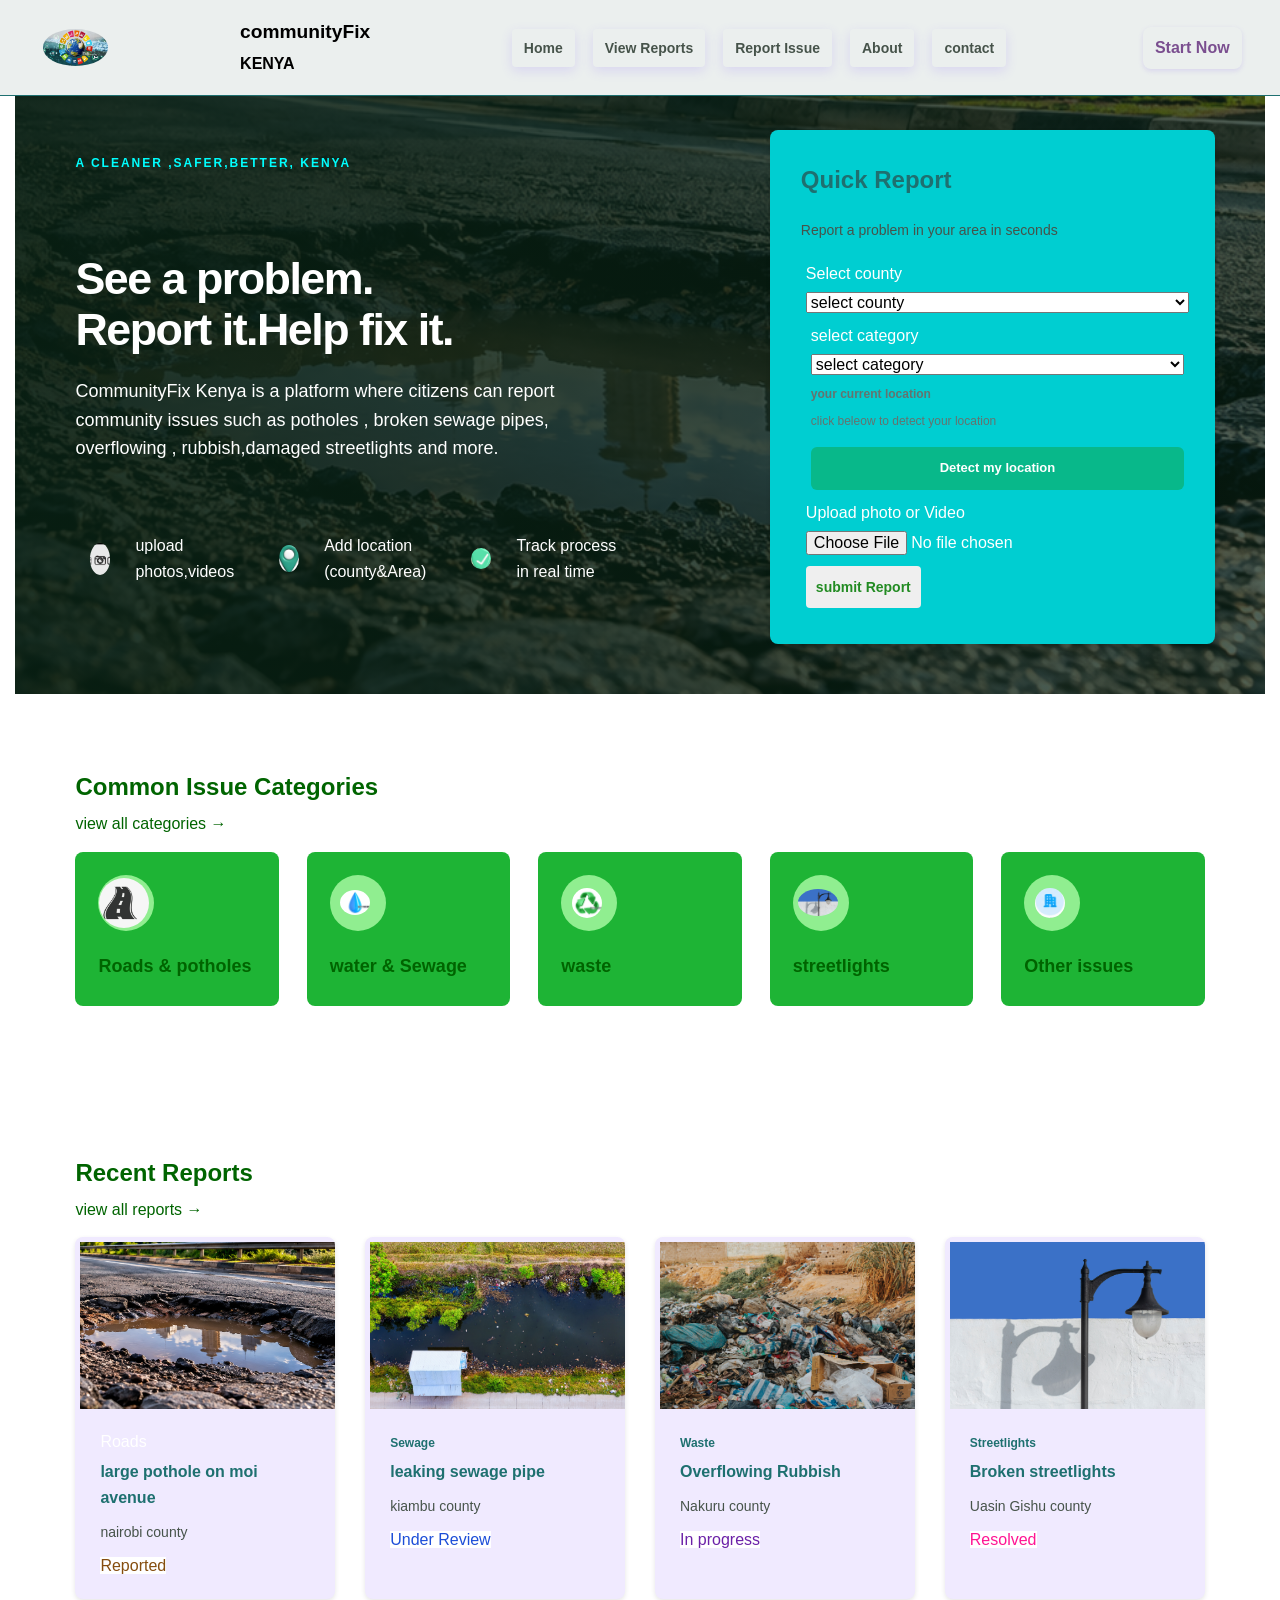
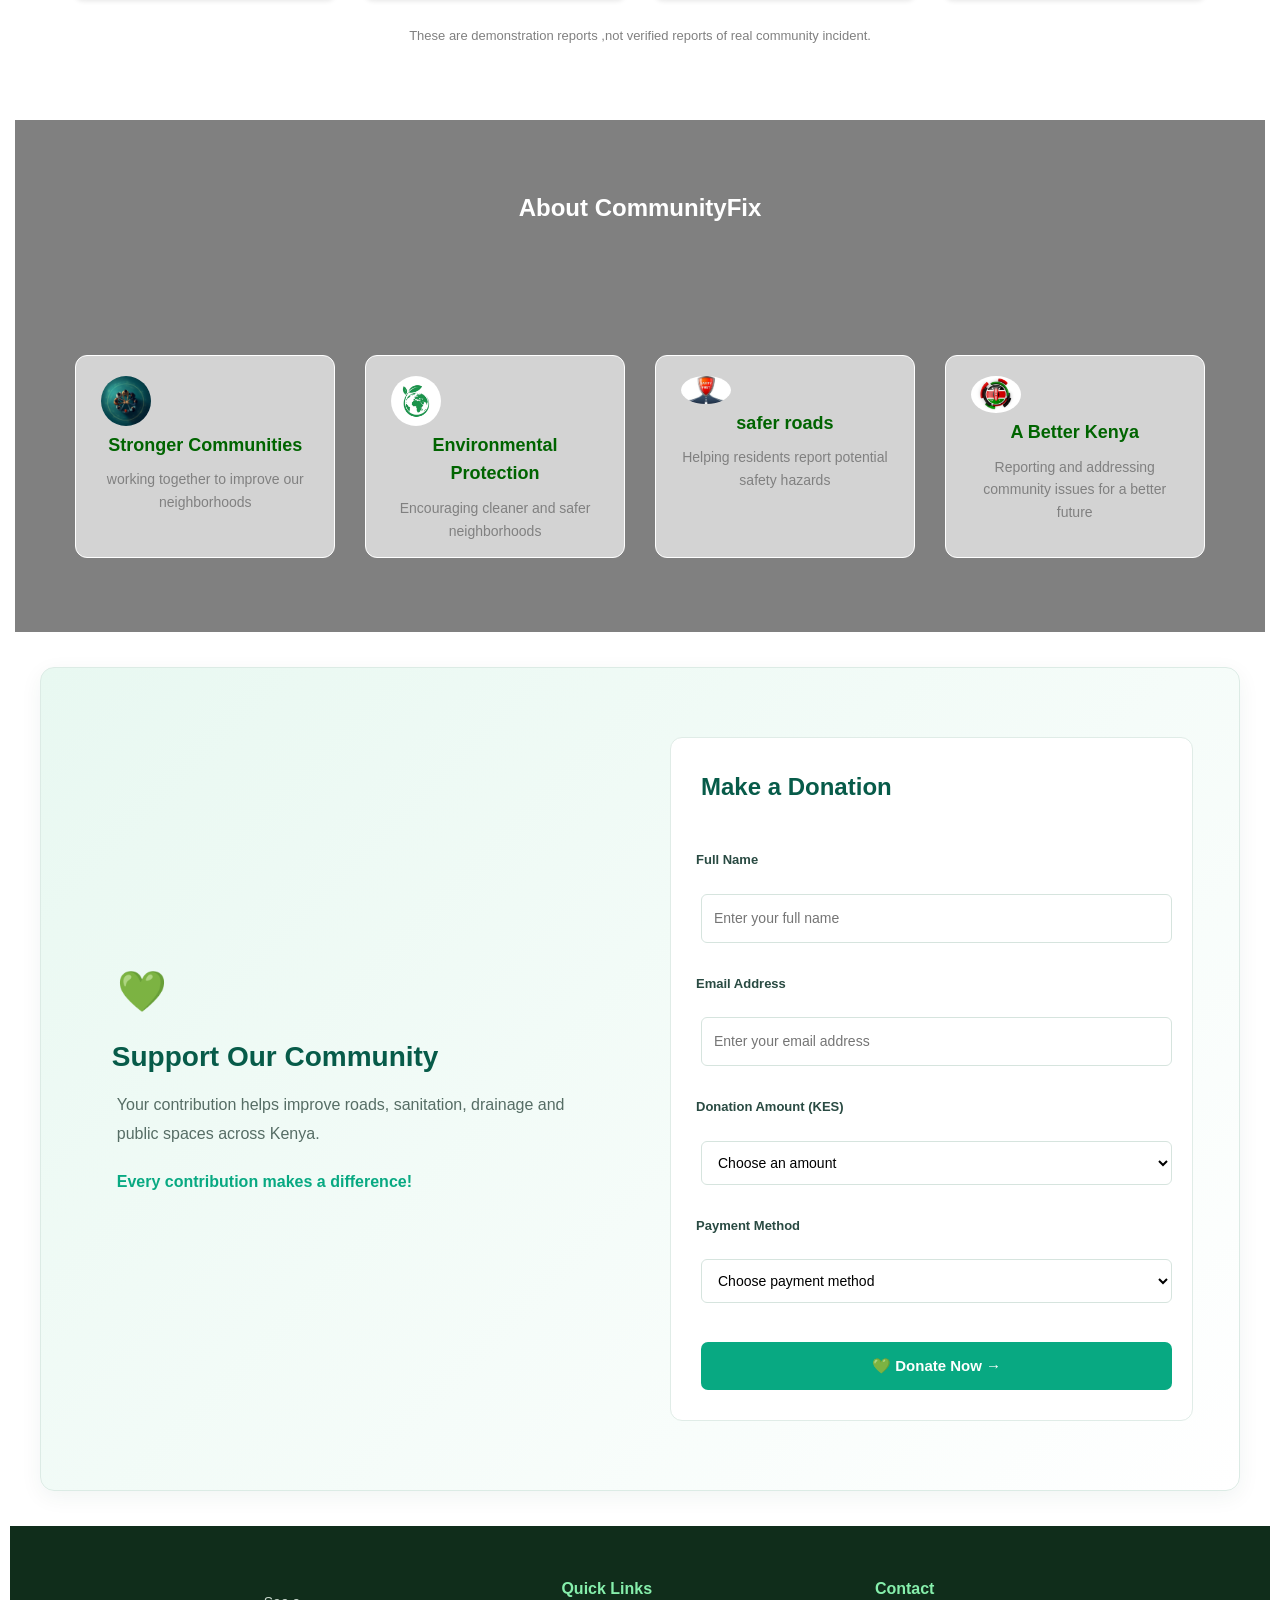
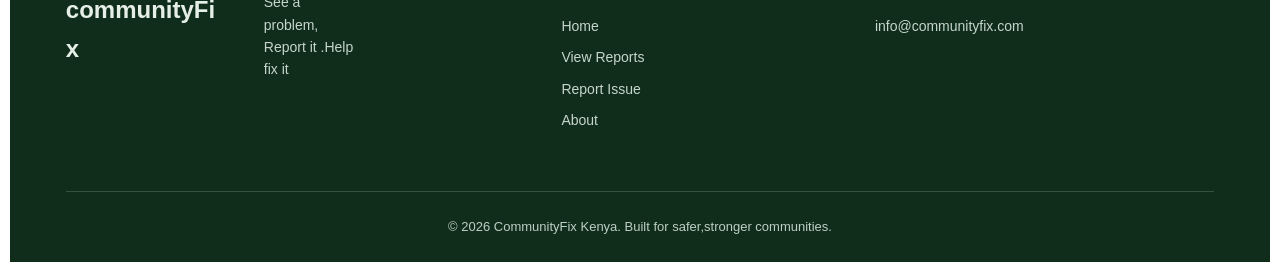
==== commit 281e87e9: "added the on every section for every machine" ====
--- a/index.html
+++ b/index.html
@@ -12,7 +12,7 @@
     <header class="haeder">
       <nav class="navbar">
         <img src="images/logo.jpg" width="100" />
-        <span>communityFix<small>KENYA</small></span>
+        <span class="black">communityFix<small><br>KENYA</small></span>
         <div class="nav-links">
           <a href="/" class="active nav-button">Home</a>
           <a href="#reports" class="nav-button">View Reports</a>
@@ -141,11 +141,10 @@
             </div>
 
             <label for="media">Upload photo or Video</label>
-            <input type="file" id="media" accept="image / ,video" />
-
-            <div class="submit-btn">
+            <input type="file" id="media"name="media" accept="image / ,video" />
+
+          
               <button type="submit" class="submit-button">submit Report</button>
-            </div>
           </form>
         </div>
       </section>
@@ -154,7 +153,7 @@
       <section class="categories-section" id="categories">
         <div class="section-heading">
           <h2>Common Issue Categories</h2>
-          <button>view all categories &rarr;</button>
+          <a href="categories">view all categories &rarr;</a>
         </div>
         <div class="categories-grid">
           <a href="report" class="category-card">
@@ -358,6 +357,6 @@
         </p>
       </div>
     </footer>
-    <script src="script.js"></script>
+    <script src="js.script"></script>
   </body>
 </html>
--- a/style.css
+++ b/style.css
@@ -34,7 +34,7 @@
   box-shadow: 0px 2px 5px rgba(0, 0, 0, 0.1);
 }
 .navbar {
-  background: white;
+  background:hsl(165, 12%, 93%);
   position: fixed;
   top: 0;
   left: 0;
@@ -102,6 +102,11 @@
   background-color: #0ca392;
   transform: translateY(-3px);
 }
+.black{
+  color: black;
+  font-size: larger;
+  font-weight: bold;
+}
 
 /* HERO SECTION */
 .hero {
@@ -208,6 +213,7 @@
   font-weight: 600;
   color: #46534a;
   margin-top: 10px;
+  
 }
 .reportform input,
 .reportform textarea .reportform select {
@@ -226,33 +232,26 @@
   padding: 5px;
   background: #fbfdfb;
 }
-.submit-btn {
-  background-color: #1e7070;
+
+.submit-button:hover {
+  background-color: #1f8a83;
+  color: #f0eaff;
+ 
+}
+.submit-button {
+  
   color: forestgreen;
   padding: 10px;
   border: none;
   border-radius: 4px;
+   align-items: center;
+   justify-content: center;
   font-size: 14px;
   cursor: pointer;
   font-weight: 600;
   transition: background 0.3s ease;
-  padding: 15px 15px;
-}
-.submit-button:hover {
-  background-color: #1f8a83;
-  color: #f0eaff;
-}
-.submit-button: {
-  background-color: #1e7070;
-  color: forestgreen;
-  padding: 10px;
-  border: none;
-  border-radius: 4px;
-  font-size: 14px;
-  cursor: pointer;
-  font-weight: 600;
-  transition: background 0.3s ease;
-}
+}
+
 .form-message {
   font-size: 14px;
   color: green;
@@ -260,7 +259,7 @@
 }
 /* ISSUE CATEGORY CARDS */
 .categories-section {
-  padding: 100px;
+  
   background-color: white;
 }
 .categories-grid {
@@ -270,12 +269,14 @@
   gap: 20px;
 }
 .category-card {
+  display: grid;
   padding: px 20px;
   border-radius: 8px;
-  background: #f0eaff;
+  background:lab(64.46% -57.21 50.93);
   transition:
     transform 0.3s ease,
     box-shadow 0.3s ease;
+    grid-template-columns: repeat(auto-fit, minmax(250px, 1fr));
 }
 .category-card:hover {
   transform: translateY(-5px);
@@ -305,6 +306,9 @@
 }
 .category-icon img {
   border-radius: 50%;
+}
+.section-heading button{
+  cursor: pointer;
 }
 
 /* RECENT REPORTS */
@@ -814,3 +818,516 @@
 #signup-form a:hover {
   text-decoration: underline;
 }
+/* responsiveness images on phones */
+@media(max-width:768px){
+  .reports-grid.report-card>img,
+  .reports-grid.report-card>video{
+    width: 100%;
+    height: 140;
+    object-fit: cover;
+  }
+}
+/* TABLET:769PX T0 102PX */
+@media (max-width:1024px){
+  .navbar{
+    flex-wrap: wrap;
+    justify-content: center;
+  }
+}
+
+
+/* 1. GLOBAL RESPONSIVE SETTINGS */
+*,
+*::before,
+*::after {
+  box-sizing: border-box;
+}
+
+html {
+  scroll-behavior: smooth;
+  scroll-padding-top: 90px;
+}
+
+body {
+  margin: 0;
+  min-width: 320px;
+  overflow-wrap: break-word;
+}
+
+img,
+video {
+  display: block;
+  max-width: 100%;
+}
+
+input,
+select,
+textarea,
+button {
+  max-width: 100%;
+  font: inherit;
+}
+
+main,
+section,
+footer,
+header {
+  min-width: 0;
+}
+
+section {
+  scroll-margin-top: 90px;
+}
+
+/* 2. NAVIGATION */
+.navbar {
+  width: 100%;
+  min-width: 0;
+  margin: 0;
+  padding: 12px 3%;
+  gap: 16px;
+}
+
+.navbar > img {
+  flex-shrink: 0;
+  width: 65px;
+  height: auto;
+}
+
+.navbar > span {
+  flex-shrink: 0;
+}
+
+.nav-links {
+  flex-wrap: wrap;
+  gap: 8px;
+}
+
+.nav-btn {
+  margin-right: 0;
+  flex-shrink: 0;
+}
+
+/* 3. HERO AND QUICK REPORT */
+.hero {
+  grid-template-columns: minmax(0, 1.2fr) minmax(0, 0.8fr);
+  gap: clamp(20px, 3vw, 50px);
+  padding: 120px 4% 50px;
+  min-height: auto;
+}
+
+.hero-content,
+.quick-report {
+  min-width: 0;
+  max-width: 100%;
+}
+
+.hero h1 {
+  font-size: clamp(30px, 3.5vw, 52px);
+}
+
+.hero-description {
+  max-width: 100%;
+}
+
+.quick-report {
+  width: 100%;
+  margin: 0;
+  justify-self: stretch;
+  padding: clamp(18px, 2vw, 35px);
+}
+
+.report-form {
+  min-width: 0;
+}
+
+.report-form input,
+.report-form select,
+.report-form textarea {
+  width: 100%;
+  min-width: 0;
+}
+
+/* 4. ISSUE CATEGORIES */
+.categories-section {
+  padding: clamp(30px, 5vw, 80px) 4%;
+}
+
+.categories-grid {
+  display: grid;
+  grid-template-columns: repeat(5, minmax(0, 1fr));
+  gap: 18px;
+}
+
+.category-card {
+  min-width: 0;
+  padding: 18px;
+}
+
+.category-card img {
+  max-width: 100%;
+  object-fit: contain;
+}
+
+/* 5. RECENT REPORTS */
+.reports-section,
+.report-section {
+  padding: clamp(30px, 5vw, 80px) 4%;
+}
+
+.reports-grid {
+  display: grid;
+  grid-template-columns: repeat(4, minmax(0, 1fr));
+  gap: 20px;
+}
+
+.report-card {
+  min-width: 0;
+  overflow: hidden;
+}
+
+.reports-grid .report-card > img,
+.reports-grid .report-card > video {
+  width: 100%;
+  height: clamp(140px, 13vw, 220px);
+  object-fit: cover;
+}
+
+.report-details {
+  min-width: 0;
+  padding: 15px;
+}
+
+.report-details h3,
+.report-details p {
+  overflow-wrap: anywhere;
+}
+
+/* 6. ABOUT AND VALUES */
+.about-section {
+  padding: clamp(30px, 5vw, 80px) 4%;
+}
+
+.about-section > p {
+  width: 100%;
+  max-width: 850px;
+}
+
+.value-grid {
+  grid-template-columns: repeat(4, minmax(0, 1fr));
+  gap: 20px;
+}
+
+.value-card {
+  min-width: 0;
+}
+
+/* 7. DONATION SECTION */
+.donation-section {
+  display: grid;
+  grid-template-columns: repeat(2, minmax(0, 1fr));
+  gap: clamp(20px, 4vw, 50px);
+  padding: clamp(30px, 5vw, 80px) 4%;
+}
+
+.donation-info,
+.donation-form {
+  min-width: 0;
+  width: 100%;
+}
+
+.donation-form {
+  display: flex;
+  flex-direction: column;
+  gap: 12px;
+}
+
+.donation-form input,
+.donation-form select,
+.donation-form button {
+  width: 100%;
+  padding: 12px;
+}
+
+/* 8. FOOTER */
+.footer {
+  padding: 40px 4% 0;
+}
+
+.footer-content {
+  width: 100%;
+  grid-template-columns: 1.3fr 0.8fr 1fr;
+  gap: 30px;
+}
+
+.footer-content > * {
+  min-width: 0;
+}
+
+.footer img {
+  max-width: 100%;
+}
+
+/* ==========================================
+   TABLETS: 769px TO 1024px
+   ========================================== */
+@media (max-width: 1024px) {
+  .navbar {
+    flex-wrap: wrap;
+    justify-content: center;
+  }
+
+  .nav-links {
+    justify-content: center;
+  }
+
+  .hero {
+    grid-template-columns: repeat(2, minmax(0, 1fr));
+    gap: 20px;
+  }
+
+  .categories-grid {
+    grid-template-columns: repeat(3, minmax(0, 1fr));
+  }
+
+  .reports-grid {
+    grid-template-columns: repeat(2, minmax(0, 1fr));
+  }
+
+  .value-grid {
+    grid-template-columns: repeat(2, minmax(0, 1fr));
+  }
+
+  .footer-content {
+    gap: 20px;
+  }
+}
+
+/* ==========================================
+   PHONES: 768px AND BELOW
+   ========================================== */
+@media (max-width: 768px) {
+  .navbar {
+    position: relative;
+    top: auto;
+    left: auto;
+    right: auto;
+    flex-direction: row;
+    padding: 12px;
+    gap: 10px;
+  }
+
+  .navbar > img {
+    width: 48px;
+  }
+
+  .nav-links {
+    width: 100%;
+    flex-wrap: wrap;
+    justify-content: center;
+    gap: 4px;
+  }
+
+  .nav-links a {
+    padding: 8px;
+    font-size: 12px;
+  }
+
+  .hero {
+    grid-template-columns: minmax(0, 1fr);
+    padding: 35px 18px;
+    gap: 25px;
+  }
+
+  .hero h1 {
+    font-size: clamp(30px, 7vw, 42px);
+  }
+
+  .hero-description {
+    font-size: 16px;
+  }
+
+  .hero-description br {
+    display: none;
+  }
+
+  .hero-features,
+  .hero-buttons {
+    flex-wrap: wrap;
+  }
+
+  .quick-report {
+    margin: 0;
+    padding: 22px;
+  }
+
+  .categories-grid {
+    grid-template-columns: repeat(2, minmax(0, 1fr));
+    gap: 12px;
+  }
+
+  .reports-grid {
+    grid-template-columns: repeat(2, minmax(0, 1fr));
+    gap: 14px;
+  }
+
+  .reports-grid .report-card > img,
+  .reports-grid .report-card > video {
+    height: 150px;
+  }
+
+  .value-grid {
+    grid-template-columns: repeat(2, minmax(0, 1fr));
+  }
+
+  .donation-section {
+    grid-template-columns: minmax(0, 1fr);
+  }
+
+  .footer-content {
+    grid-template-columns: minmax(0, 1fr);
+    gap: 25px;
+  }
+}
+
+/* ==========================================
+   SMALL PHONES: 480px AND BELOW
+   ========================================== */
+@media (max-width: 480px) {
+  .navbar > img {
+    width: 40px;
+  }
+
+  .nav-links a {
+    font-size: 11px;
+    padding: 7px;
+  }
+
+  .hero {
+    padding: 25px 14px;
+  }
+
+  .hero h1 {
+    font-size: 30px;
+  }
+
+  .quick-report {
+    padding: 16px;
+  }
+
+  .categories-section,
+  .reports-section,
+  .report-section {
+    padding: 30px 14px;
+  }
+
+  .categories-grid {
+    grid-template-columns: repeat(2, minmax(0, 1fr));
+    gap: 10px;
+  }
+
+  .category-card {
+    padding: 12px;
+  }
+
+  .category-card h3 {
+    font-size: 14px;
+  }
+
+  .reports-grid {
+    grid-template-columns: minmax(0, 1fr);
+  }
+
+  .reports-grid .report-card > img,
+  .reports-grid .report-card > video {
+    height: 190px;
+  }
+
+  .value-grid {
+    grid-template-columns: minmax(0, 1fr);
+  }
+
+  .donation-section {
+    padding: 30px 14px;
+  }
+
+  .footer {
+    padding: 30px 18px 0;
+  }
+}
+
+/* ==========================================
+   LARGE DESKTOPS AND TV SCREENS: 1440px+
+   ========================================== */
+@media (min-width: 1440px) {
+  body {
+    font-size: 18px;
+  }
+
+  .navbar {
+    padding-left: max(4%, calc((100vw - 1800px) / 2));
+    padding-right: max(4%, calc((100vw - 1800px) / 2));
+  }
+
+  .hero,
+  .categories-section,
+  .reports-section,
+  .report-section,
+  .about-section,
+  .donation-section {
+    padding-left: max(5%, calc((100vw - 1800px) / 2));
+    padding-right: max(5%, calc((100vw - 1800px) / 2));
+  }
+
+  .hero h1 {
+    font-size: clamp(48px, 3vw, 68px);
+  }
+
+  .hero-description {
+    font-size: 20px;
+  }
+
+  .categories-grid {
+    gap: 24px;
+  }
+
+  .reports-grid {
+    gap: 25px;
+  }
+
+  .report-details {
+    padding: 20px;
+  }
+
+  .footer-content {
+    max-width: 1800px;
+  }
+}
+
+/* EXTRA-WIDE TV SCREENS: 1920px+ */
+@media (min-width: 1920px) {
+  body {
+    font-size: 20px;
+  }
+
+  .hero {
+    min-height: 760px;
+  }
+
+  .hero h1 {
+    font-size: 72px;
+  }
+
+  .quick-report {
+    max-width: 650px;
+    justify-self: end;
+  }
+
+  .categories-grid {
+    grid-template-columns: repeat(6, minmax(0, 1fr));
+  }
+
+  .reports-grid {
+    grid-template-columns: repeat(4, minmax(0, 1fr));
+  }
+}
--- a/style.css
+++ b/style.css
@@ -34,7 +34,7 @@
   box-shadow: 0px 2px 5px rgba(0, 0, 0, 0.1);
 }
 .navbar {
-  background: white;
+  background:hsl(165, 12%, 93%);
   position: fixed;
   top: 0;
   left: 0;
@@ -102,6 +102,11 @@
   background-color: #0ca392;
   transform: translateY(-3px);
 }
+.black{
+  color: black;
+  font-size: larger;
+  font-weight: bold;
+}
 
 /* HERO SECTION */
 .hero {
@@ -208,6 +213,7 @@
   font-weight: 600;
   color: #46534a;
   margin-top: 10px;
+  
 }
 .reportform input,
 .reportform textarea .reportform select {
@@ -226,33 +232,26 @@
   padding: 5px;
   background: #fbfdfb;
 }
-.submit-btn {
-  background-color: #1e7070;
+
+.submit-button:hover {
+  background-color: #1f8a83;
+  color: #f0eaff;
+ 
+}
+.submit-button {
+  
   color: forestgreen;
   padding: 10px;
   border: none;
   border-radius: 4px;
+   align-items: center;
+   justify-content: center;
   font-size: 14px;
   cursor: pointer;
   font-weight: 600;
   transition: background 0.3s ease;
-  padding: 15px 15px;
-}
-.submit-button:hover {
-  background-color: #1f8a83;
-  color: #f0eaff;
-}
-.submit-button: {
-  background-color: #1e7070;
-  color: forestgreen;
-  padding: 10px;
-  border: none;
-  border-radius: 4px;
-  font-size: 14px;
-  cursor: pointer;
-  font-weight: 600;
-  transition: background 0.3s ease;
-}
+}
+
 .form-message {
   font-size: 14px;
   color: green;
@@ -260,7 +259,7 @@
 }
 /* ISSUE CATEGORY CARDS */
 .categories-section {
-  padding: 100px;
+  
   background-color: white;
 }
 .categories-grid {
@@ -270,12 +269,14 @@
   gap: 20px;
 }
 .category-card {
+  display: grid;
   padding: px 20px;
   border-radius: 8px;
-  background: #f0eaff;
+  background:lab(64.46% -57.21 50.93);
   transition:
     transform 0.3s ease,
     box-shadow 0.3s ease;
+    grid-template-columns: repeat(auto-fit, minmax(250px, 1fr));
 }
 .category-card:hover {
   transform: translateY(-5px);
@@ -305,6 +306,9 @@
 }
 .category-icon img {
   border-radius: 50%;
+}
+.section-heading button{
+  cursor: pointer;
 }
 
 /* RECENT REPORTS */
@@ -814,3 +818,516 @@
 #signup-form a:hover {
   text-decoration: underline;
 }
+/* responsiveness images on phones */
+@media(max-width:768px){
+  .reports-grid.report-card>img,
+  .reports-grid.report-card>video{
+    width: 100%;
+    height: 140;
+    object-fit: cover;
+  }
+}
+/* TABLET:769PX T0 102PX */
+@media (max-width:1024px){
+  .navbar{
+    flex-wrap: wrap;
+    justify-content: center;
+  }
+}
+
+
+/* 1. GLOBAL RESPONSIVE SETTINGS */
+*,
+*::before,
+*::after {
+  box-sizing: border-box;
+}
+
+html {
+  scroll-behavior: smooth;
+  scroll-padding-top: 90px;
+}
+
+body {
+  margin: 0;
+  min-width: 320px;
+  overflow-wrap: break-word;
+}
+
+img,
+video {
+  display: block;
+  max-width: 100%;
+}
+
+input,
+select,
+textarea,
+button {
+  max-width: 100%;
+  font: inherit;
+}
+
+main,
+section,
+footer,
+header {
+  min-width: 0;
+}
+
+section {
+  scroll-margin-top: 90px;
+}
+
+/* 2. NAVIGATION */
+.navbar {
+  width: 100%;
+  min-width: 0;
+  margin: 0;
+  padding: 12px 3%;
+  gap: 16px;
+}
+
+.navbar > img {
+  flex-shrink: 0;
+  width: 65px;
+  height: auto;
+}
+
+.navbar > span {
+  flex-shrink: 0;
+}
+
+.nav-links {
+  flex-wrap: wrap;
+  gap: 8px;
+}
+
+.nav-btn {
+  margin-right: 0;
+  flex-shrink: 0;
+}
+
+/* 3. HERO AND QUICK REPORT */
+.hero {
+  grid-template-columns: minmax(0, 1.2fr) minmax(0, 0.8fr);
+  gap: clamp(20px, 3vw, 50px);
+  padding: 120px 4% 50px;
+  min-height: auto;
+}
+
+.hero-content,
+.quick-report {
+  min-width: 0;
+  max-width: 100%;
+}
+
+.hero h1 {
+  font-size: clamp(30px, 3.5vw, 52px);
+}
+
+.hero-description {
+  max-width: 100%;
+}
+
+.quick-report {
+  width: 100%;
+  margin: 0;
+  justify-self: stretch;
+  padding: clamp(18px, 2vw, 35px);
+}
+
+.report-form {
+  min-width: 0;
+}
+
+.report-form input,
+.report-form select,
+.report-form textarea {
+  width: 100%;
+  min-width: 0;
+}
+
+/* 4. ISSUE CATEGORIES */
+.categories-section {
+  padding: clamp(30px, 5vw, 80px) 4%;
+}
+
+.categories-grid {
+  display: grid;
+  grid-template-columns: repeat(5, minmax(0, 1fr));
+  gap: 18px;
+}
+
+.category-card {
+  min-width: 0;
+  padding: 18px;
+}
+
+.category-card img {
+  max-width: 100%;
+  object-fit: contain;
+}
+
+/* 5. RECENT REPORTS */
+.reports-section,
+.report-section {
+  padding: clamp(30px, 5vw, 80px) 4%;
+}
+
+.reports-grid {
+  display: grid;
+  grid-template-columns: repeat(4, minmax(0, 1fr));
+  gap: 20px;
+}
+
+.report-card {
+  min-width: 0;
+  overflow: hidden;
+}
+
+.reports-grid .report-card > img,
+.reports-grid .report-card > video {
+  width: 100%;
+  height: clamp(140px, 13vw, 220px);
+  object-fit: cover;
+}
+
+.report-details {
+  min-width: 0;
+  padding: 15px;
+}
+
+.report-details h3,
+.report-details p {
+  overflow-wrap: anywhere;
+}
+
+/* 6. ABOUT AND VALUES */
+.about-section {
+  padding: clamp(30px, 5vw, 80px) 4%;
+}
+
+.about-section > p {
+  width: 100%;
+  max-width: 850px;
+}
+
+.value-grid {
+  grid-template-columns: repeat(4, minmax(0, 1fr));
+  gap: 20px;
+}
+
+.value-card {
+  min-width: 0;
+}
+
+/* 7. DONATION SECTION */
+.donation-section {
+  display: grid;
+  grid-template-columns: repeat(2, minmax(0, 1fr));
+  gap: clamp(20px, 4vw, 50px);
+  padding: clamp(30px, 5vw, 80px) 4%;
+}
+
+.donation-info,
+.donation-form {
+  min-width: 0;
+  width: 100%;
+}
+
+.donation-form {
+  display: flex;
+  flex-direction: column;
+  gap: 12px;
+}
+
+.donation-form input,
+.donation-form select,
+.donation-form button {
+  width: 100%;
+  padding: 12px;
+}
+
+/* 8. FOOTER */
+.footer {
+  padding: 40px 4% 0;
+}
+
+.footer-content {
+  width: 100%;
+  grid-template-columns: 1.3fr 0.8fr 1fr;
+  gap: 30px;
+}
+
+.footer-content > * {
+  min-width: 0;
+}
+
+.footer img {
+  max-width: 100%;
+}
+
+/* ==========================================
+   TABLETS: 769px TO 1024px
+   ========================================== */
+@media (max-width: 1024px) {
+  .navbar {
+    flex-wrap: wrap;
+    justify-content: center;
+  }
+
+  .nav-links {
+    justify-content: center;
+  }
+
+  .hero {
+    grid-template-columns: repeat(2, minmax(0, 1fr));
+    gap: 20px;
+  }
+
+  .categories-grid {
+    grid-template-columns: repeat(3, minmax(0, 1fr));
+  }
+
+  .reports-grid {
+    grid-template-columns: repeat(2, minmax(0, 1fr));
+  }
+
+  .value-grid {
+    grid-template-columns: repeat(2, minmax(0, 1fr));
+  }
+
+  .footer-content {
+    gap: 20px;
+  }
+}
+
+/* ==========================================
+   PHONES: 768px AND BELOW
+   ========================================== */
+@media (max-width: 768px) {
+  .navbar {
+    position: relative;
+    top: auto;
+    left: auto;
+    right: auto;
+    flex-direction: row;
+    padding: 12px;
+    gap: 10px;
+  }
+
+  .navbar > img {
+    width: 48px;
+  }
+
+  .nav-links {
+    width: 100%;
+    flex-wrap: wrap;
+    justify-content: center;
+    gap: 4px;
+  }
+
+  .nav-links a {
+    padding: 8px;
+    font-size: 12px;
+  }
+
+  .hero {
+    grid-template-columns: minmax(0, 1fr);
+    padding: 35px 18px;
+    gap: 25px;
+  }
+
+  .hero h1 {
+    font-size: clamp(30px, 7vw, 42px);
+  }
+
+  .hero-description {
+    font-size: 16px;
+  }
+
+  .hero-description br {
+    display: none;
+  }
+
+  .hero-features,
+  .hero-buttons {
+    flex-wrap: wrap;
+  }
+
+  .quick-report {
+    margin: 0;
+    padding: 22px;
+  }
+
+  .categories-grid {
+    grid-template-columns: repeat(2, minmax(0, 1fr));
+    gap: 12px;
+  }
+
+  .reports-grid {
+    grid-template-columns: repeat(2, minmax(0, 1fr));
+    gap: 14px;
+  }
+
+  .reports-grid .report-card > img,
+  .reports-grid .report-card > video {
+    height: 150px;
+  }
+
+  .value-grid {
+    grid-template-columns: repeat(2, minmax(0, 1fr));
+  }
+
+  .donation-section {
+    grid-template-columns: minmax(0, 1fr);
+  }
+
+  .footer-content {
+    grid-template-columns: minmax(0, 1fr);
+    gap: 25px;
+  }
+}
+
+/* ==========================================
+   SMALL PHONES: 480px AND BELOW
+   ========================================== */
+@media (max-width: 480px) {
+  .navbar > img {
+    width: 40px;
+  }
+
+  .nav-links a {
+    font-size: 11px;
+    padding: 7px;
+  }
+
+  .hero {
+    padding: 25px 14px;
+  }
+
+  .hero h1 {
+    font-size: 30px;
+  }
+
+  .quick-report {
+    padding: 16px;
+  }
+
+  .categories-section,
+  .reports-section,
+  .report-section {
+    padding: 30px 14px;
+  }
+
+  .categories-grid {
+    grid-template-columns: repeat(2, minmax(0, 1fr));
+    gap: 10px;
+  }
+
+  .category-card {
+    padding: 12px;
+  }
+
+  .category-card h3 {
+    font-size: 14px;
+  }
+
+  .reports-grid {
+    grid-template-columns: minmax(0, 1fr);
+  }
+
+  .reports-grid .report-card > img,
+  .reports-grid .report-card > video {
+    height: 190px;
+  }
+
+  .value-grid {
+    grid-template-columns: minmax(0, 1fr);
+  }
+
+  .donation-section {
+    padding: 30px 14px;
+  }
+
+  .footer {
+    padding: 30px 18px 0;
+  }
+}
+
+/* ==========================================
+   LARGE DESKTOPS AND TV SCREENS: 1440px+
+   ========================================== */
+@media (min-width: 1440px) {
+  body {
+    font-size: 18px;
+  }
+
+  .navbar {
+    padding-left: max(4%, calc((100vw - 1800px) / 2));
+    padding-right: max(4%, calc((100vw - 1800px) / 2));
+  }
+
+  .hero,
+  .categories-section,
+  .reports-section,
+  .report-section,
+  .about-section,
+  .donation-section {
+    padding-left: max(5%, calc((100vw - 1800px) / 2));
+    padding-right: max(5%, calc((100vw - 1800px) / 2));
+  }
+
+  .hero h1 {
+    font-size: clamp(48px, 3vw, 68px);
+  }
+
+  .hero-description {
+    font-size: 20px;
+  }
+
+  .categories-grid {
+    gap: 24px;
+  }
+
+  .reports-grid {
+    gap: 25px;
+  }
+
+  .report-details {
+    padding: 20px;
+  }
+
+  .footer-content {
+    max-width: 1800px;
+  }
+}
+
+/* EXTRA-WIDE TV SCREENS: 1920px+ */
+@media (min-width: 1920px) {
+  body {
+    font-size: 20px;
+  }
+
+  .hero {
+    min-height: 760px;
+  }
+
+  .hero h1 {
+    font-size: 72px;
+  }
+
+  .quick-report {
+    max-width: 650px;
+    justify-self: end;
+  }
+
+  .categories-grid {
+    grid-template-columns: repeat(6, minmax(0, 1fr));
+  }
+
+  .reports-grid {
+    grid-template-columns: repeat(4, minmax(0, 1fr));
+  }
+}
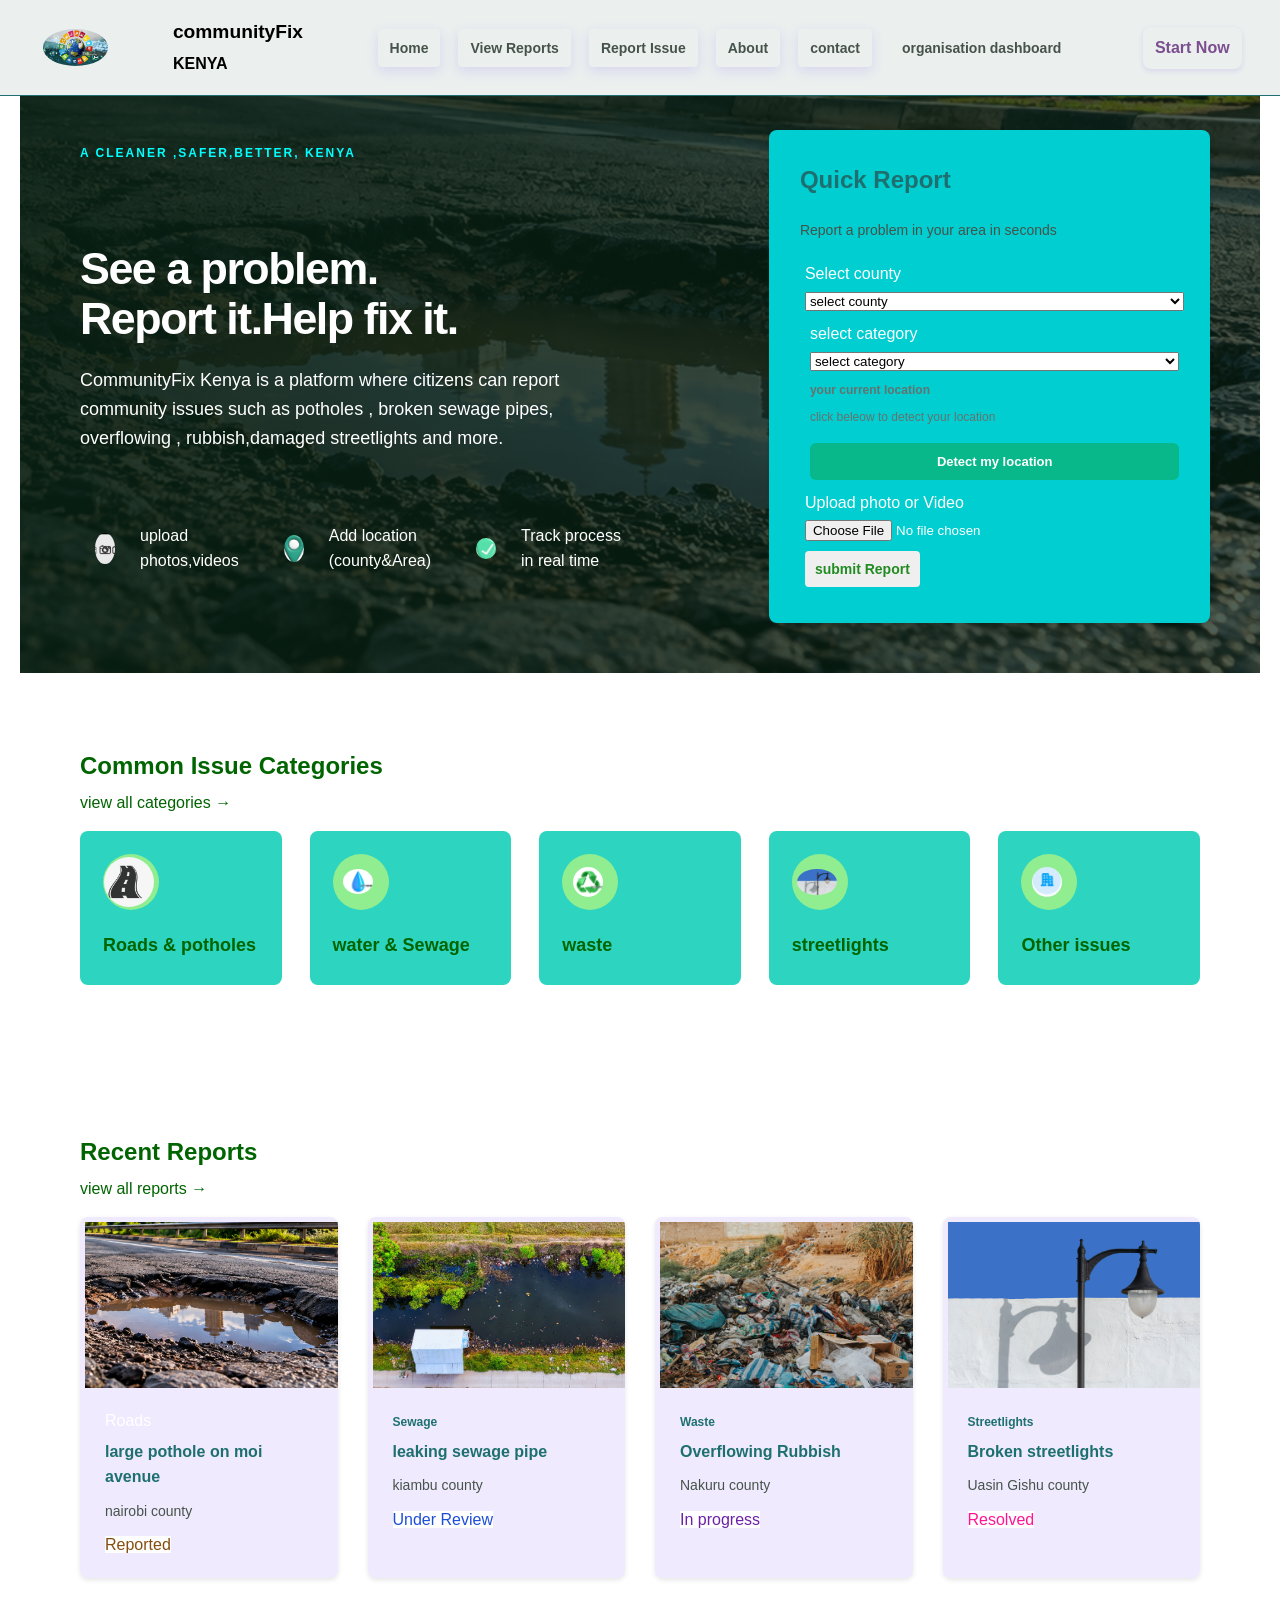
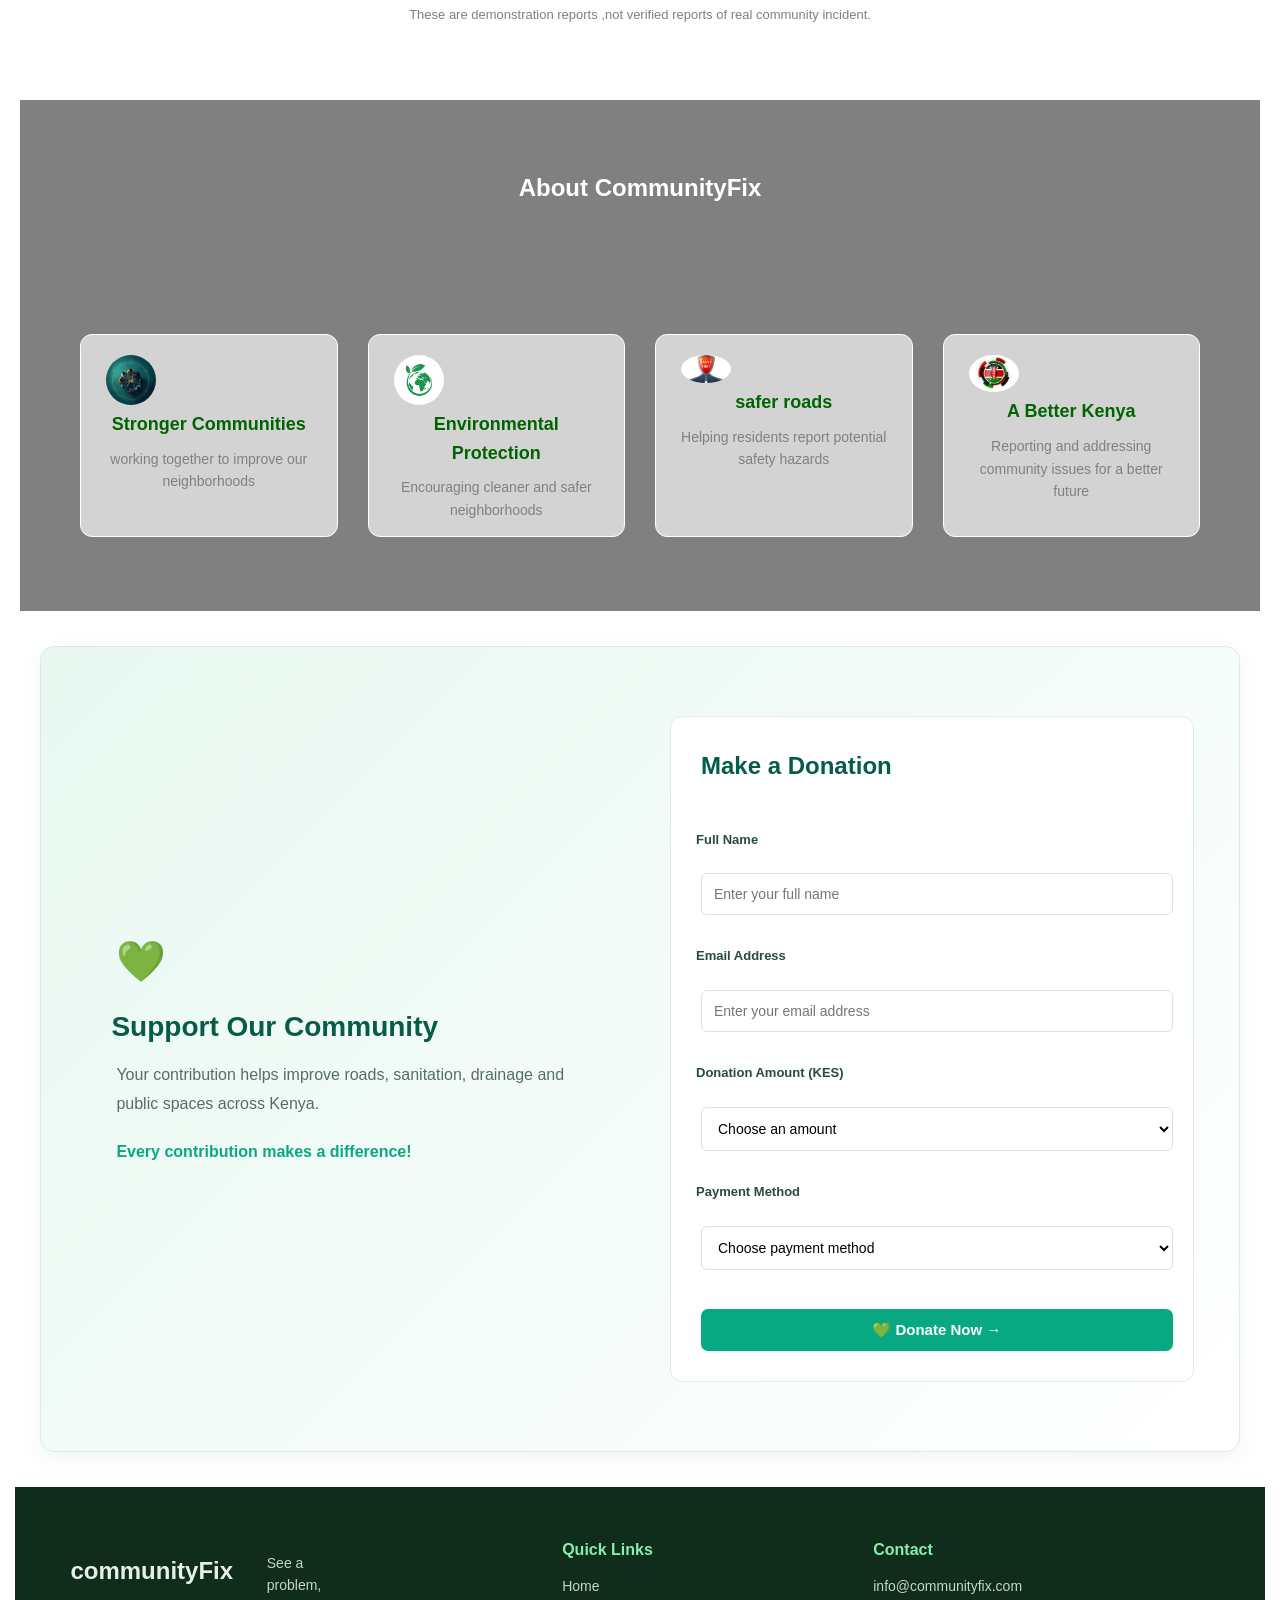
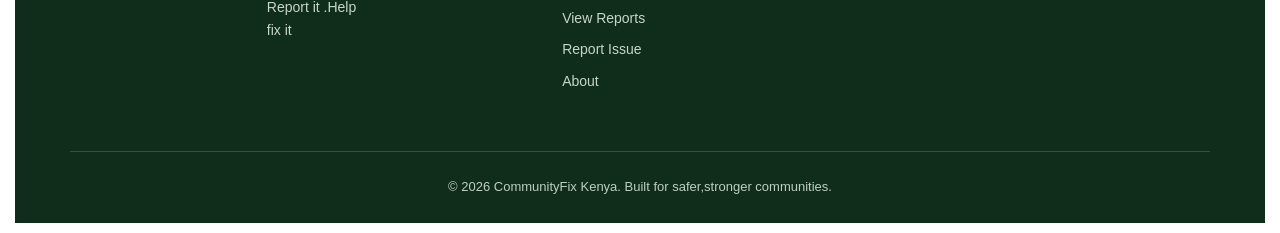
==== commit 4ccfd3bc: "added organisation-dashboard" ====
--- a/index.html
+++ b/index.html
@@ -6,6 +6,7 @@
     <meta name="viewport" content="width=device-width, initial-scale=1.0" />
     <title>CommunityFix</title>
     <link rel="stylesheet" href="style.css" />
+    <link rel="stylesheet" href="organisation-dashboard.style.css">
   </head>
   <body>
     <!-- NAVIGATION BAR -->
@@ -19,6 +20,7 @@
           <a href="#report" class="nav-button">Report Issue</a>
           <a href="#about" class="nav-button">About</a>
           <a href="#contact" class="nav-button">contact</a>
+          <a href="organisation-dashboard.html">organisation dashboard</a>
         </div>
         <a href="signup.html" class="nav-btn">Start Now</a>
       </nav>
@@ -37,7 +39,7 @@
 
           <div class="hero-features">
             <div class="hero-feature">
-              <span><img src="images/camera.png" width="20" /></span>
+              <span><img src="images/camera.png" width="20"id="cam" /></span>
               <p>upload<br />photos,videos</p>
             </div>
             <div class="hero-feature">
@@ -358,5 +360,6 @@
       </div>
     </footer>
     <script src="js.script"></script>
+  
   </body>
 </html>
--- a/style.css
+++ b/style.css
@@ -24,7 +24,7 @@
   transition: 0.3s;
 }
 
-/* NAVIGATION BAR */
+
 .header {
   position: fixed;
 
@@ -108,7 +108,7 @@
   font-weight: bold;
 }
 
-/* HERO SECTION */
+
 .hero {
   padding-top: 3em;
   min-height: 650px;
@@ -176,7 +176,6 @@
   display: flex;
   gap: 20px;
 }
-/* QUICK REPORT FORM */
 .quick-report {
   background: darkturquoise;
   color: white;
@@ -257,7 +256,8 @@
   color: green;
   margin-top: 10px;
 }
-/* ISSUE CATEGORY CARDS */
+
+
 .categories-section {
   
   background-color: white;
@@ -272,7 +272,7 @@
   display: grid;
   padding: px 20px;
   border-radius: 8px;
-  background:lab(64.46% -57.21 50.93);
+  background:#2dd4bf;
   transition:
     transform 0.3s ease,
     box-shadow 0.3s ease;
@@ -311,7 +311,7 @@
   cursor: pointer;
 }
 
-/* RECENT REPORTS */
+
 .reports-section {
   padding: 60px 20px;
   background: var(--white);
@@ -382,7 +382,7 @@
   text-align: center;
 }
 
-/* ABOUT SECTION */
+
 .about-section {
   text-align: center;
   background-color: gray;
@@ -422,7 +422,7 @@
   border-radius: 50%;
 }
 
-/* FOOTER */
+
 .footer {
   padding: 55px 4% 0;
   background: #102d1b;
@@ -477,7 +477,7 @@
 .section-heading button:hover {
   text-decoration: underline #1d4ed8;
 }
-/* LIVE LOCATION SECTION */
+
 .location-section {
   padding: 14px;
   margin: 12px 0;
@@ -537,7 +537,7 @@
 #map-link:hover {
   text-decoration: underline;
 }
-/* DONATION SECTION */
+
 .donation-section {
   display: grid;
   grid-template-columns: 1fr 1fr;
@@ -631,15 +631,13 @@
   background: #076d57;
 }
 
-/* LOGIN */
-
-/* MAIN CONTAINER */
+
 .container {
   width: 100%;
   max-width: 420px;
 }
 
-/* LOGIN CARD */
+
 .login {
   background: #ffffff;
   padding: 40px 30px;
@@ -647,7 +645,7 @@
   box-shadow: 0 15px 40px rgba(0, 0, 0, 0.25);
 }
 
-/* HEADING */
+
 .login h1 {
   text-align: center;
   color: #1e293b;
@@ -655,7 +653,7 @@
   margin-bottom: 30px;
 }
 
-/* FORM LABELS */
+
 .login label {
   display: block;
   color: #334155;
@@ -664,7 +662,7 @@
   margin-bottom: 8px;
 }
 
-/* INPUT FIELDS */
+
 .login input {
   width: 100%;
   padding: 13px 14px;
@@ -676,13 +674,13 @@
   transition: 0.3s ease;
 }
 
-/* INPUT FOCUS EFFECT */
+
 .login input:focus {
   border-color: #2563eb;
   box-shadow: 0 0 0 3px rgba(37, 99, 235, 0.15);
 }
 
-/* LOGIN BUTTON */
+
 .log-btn {
   width: 100%;
   padding: 14px;
@@ -697,13 +695,13 @@
   margin-bottom: 22px;
 }
 
-/* BUTTON HOVER */
+
 .log-btn:hover {
   background: #1d4ed8;
   transform: translateY(-2px);
 }
 
-/* SIGN-UP TEXT */
+
 #login-form {
   color: #64748b;
   font-size: 14px;
@@ -720,15 +718,14 @@
   text-decoration: underline;
 }
 
-/* SIGN UP */
-/* MAIN CONTAINER */
+
 .container {
   width: 100%;
   max-width: 450px;
   margin: auto;
 }
 
-/* SIGNUP SECTION */
+
 .login {
   background: #ffffff;
   padding: 40px 35px;
@@ -736,7 +733,7 @@
   box-shadow: 0 15px 40px rgba(0, 0, 0, 0.25);
 }
 
-/* HEADING */
+
 .login h1 {
   text-align: center;
   font-size: 28px;
@@ -744,13 +741,12 @@
   margin-bottom: 30px;
 }
 
-/* FORM */
+
 #signup-form {
   display: flex;
   flex-direction: column;
 }
 
-/* LABELS */
 #signup-form label {
   font-size: 14px;
   font-weight: bold;
@@ -758,7 +754,7 @@
   margin-bottom: 8px;
 }
 
-/* INPUT FIELDS */
+
 #signup-form input {
   width: 100%;
   padding: 13px 15px;
@@ -772,13 +768,13 @@
     box-shadow 0.3s;
 }
 
-/* INPUT FOCUS */
+
 #signup-form input:focus {
   border-color: #2563eb;
   box-shadow: 0 0 0 3px rgba(37, 99, 235, 0.15);
 }
 
-/* SIGNUP BUTTON */
+
 .log-btn {
   width: 100%;
   padding: 14px;
@@ -794,19 +790,19 @@
     transform 0.2s;
 }
 
-/* BUTTON HOVER */
+
 .log-btn:hover {
   background: #1d4ed8;
   transform: translateY(-2px);
 }
 
-/* LOGIN TEXT */
+
 #signup-form {
   color: #64748b;
   font-size: 14px;
 }
 
-/* LOGIN LINK */
+
 #signup-form a {
   color: #2563eb;
   font-weight: bold;
@@ -817,6 +813,19 @@
 
 #signup-form a:hover {
   text-decoration: underline;
+}
+.home-btn{
+  display: inline;
+  padding: 10px 20px;
+  background-color:darkcyan;
+  color: white;
+  text-decoration: none;
+  border-radius: 8px;
+  font-size: 16px;
+  transition: 0.3 ease;
+}
+.home-btn :hover{
+  background-
 }
 /* responsiveness images on phones */
 @media(max-width:768px){
@@ -836,50 +845,7 @@
 }
 
 
-/* 1. GLOBAL RESPONSIVE SETTINGS */
-*,
-*::before,
-*::after {
-  box-sizing: border-box;
-}
-
-html {
-  scroll-behavior: smooth;
-  scroll-padding-top: 90px;
-}
-
-body {
-  margin: 0;
-  min-width: 320px;
-  overflow-wrap: break-word;
-}
-
-img,
-video {
-  display: block;
-  max-width: 100%;
-}
-
-input,
-select,
-textarea,
-button {
-  max-width: 100%;
-  font: inherit;
-}
-
-main,
-section,
-footer,
-header {
-  min-width: 0;
-}
-
-section {
-  scroll-margin-top: 90px;
-}
-
-/* 2. NAVIGATION */
+
 .navbar {
   width: 100%;
   min-width: 0;
@@ -908,7 +874,7 @@
   flex-shrink: 0;
 }
 
-/* 3. HERO AND QUICK REPORT */
+
 .hero {
   grid-template-columns: minmax(0, 1.2fr) minmax(0, 0.8fr);
   gap: clamp(20px, 3vw, 50px);
@@ -948,7 +914,7 @@
   min-width: 0;
 }
 
-/* 4. ISSUE CATEGORIES */
+
 .categories-section {
   padding: clamp(30px, 5vw, 80px) 4%;
 }
@@ -969,7 +935,7 @@
   object-fit: contain;
 }
 
-/* 5. RECENT REPORTS */
+
 .reports-section,
 .report-section {
   padding: clamp(30px, 5vw, 80px) 4%;
@@ -1003,7 +969,6 @@
   overflow-wrap: anywhere;
 }
 
-/* 6. ABOUT AND VALUES */
 .about-section {
   padding: clamp(30px, 5vw, 80px) 4%;
 }
@@ -1022,7 +987,7 @@
   min-width: 0;
 }
 
-/* 7. DONATION SECTION */
+
 .donation-section {
   display: grid;
   grid-template-columns: repeat(2, minmax(0, 1fr));
@@ -1049,7 +1014,7 @@
   padding: 12px;
 }
 
-/* 8. FOOTER */
+
 .footer {
   padding: 40px 4% 0;
 }
@@ -1103,9 +1068,9 @@
   }
 }
 
-/* ==========================================
-   PHONES: 768px AND BELOW
-   ========================================== */
+
+/*
+   PHONES: 768px AND BELOW */
 @media (max-width: 768px) {
   .navbar {
     position: relative;
@@ -1330,4 +1295,5 @@
   .reports-grid {
     grid-template-columns: repeat(4, minmax(0, 1fr));
   }
-}+}
+
--- a/style.css
+++ b/style.css
@@ -24,7 +24,7 @@
   transition: 0.3s;
 }
 
-/* NAVIGATION BAR */
+
 .header {
   position: fixed;
 
@@ -108,7 +108,7 @@
   font-weight: bold;
 }
 
-/* HERO SECTION */
+
 .hero {
   padding-top: 3em;
   min-height: 650px;
@@ -176,7 +176,6 @@
   display: flex;
   gap: 20px;
 }
-/* QUICK REPORT FORM */
 .quick-report {
   background: darkturquoise;
   color: white;
@@ -257,7 +256,8 @@
   color: green;
   margin-top: 10px;
 }
-/* ISSUE CATEGORY CARDS */
+
+
 .categories-section {
   
   background-color: white;
@@ -272,7 +272,7 @@
   display: grid;
   padding: px 20px;
   border-radius: 8px;
-  background:lab(64.46% -57.21 50.93);
+  background:#2dd4bf;
   transition:
     transform 0.3s ease,
     box-shadow 0.3s ease;
@@ -311,7 +311,7 @@
   cursor: pointer;
 }
 
-/* RECENT REPORTS */
+
 .reports-section {
   padding: 60px 20px;
   background: var(--white);
@@ -382,7 +382,7 @@
   text-align: center;
 }
 
-/* ABOUT SECTION */
+
 .about-section {
   text-align: center;
   background-color: gray;
@@ -422,7 +422,7 @@
   border-radius: 50%;
 }
 
-/* FOOTER */
+
 .footer {
   padding: 55px 4% 0;
   background: #102d1b;
@@ -477,7 +477,7 @@
 .section-heading button:hover {
   text-decoration: underline #1d4ed8;
 }
-/* LIVE LOCATION SECTION */
+
 .location-section {
   padding: 14px;
   margin: 12px 0;
@@ -537,7 +537,7 @@
 #map-link:hover {
   text-decoration: underline;
 }
-/* DONATION SECTION */
+
 .donation-section {
   display: grid;
   grid-template-columns: 1fr 1fr;
@@ -631,15 +631,13 @@
   background: #076d57;
 }
 
-/* LOGIN */
-
-/* MAIN CONTAINER */
+
 .container {
   width: 100%;
   max-width: 420px;
 }
 
-/* LOGIN CARD */
+
 .login {
   background: #ffffff;
   padding: 40px 30px;
@@ -647,7 +645,7 @@
   box-shadow: 0 15px 40px rgba(0, 0, 0, 0.25);
 }
 
-/* HEADING */
+
 .login h1 {
   text-align: center;
   color: #1e293b;
@@ -655,7 +653,7 @@
   margin-bottom: 30px;
 }
 
-/* FORM LABELS */
+
 .login label {
   display: block;
   color: #334155;
@@ -664,7 +662,7 @@
   margin-bottom: 8px;
 }
 
-/* INPUT FIELDS */
+
 .login input {
   width: 100%;
   padding: 13px 14px;
@@ -676,13 +674,13 @@
   transition: 0.3s ease;
 }
 
-/* INPUT FOCUS EFFECT */
+
 .login input:focus {
   border-color: #2563eb;
   box-shadow: 0 0 0 3px rgba(37, 99, 235, 0.15);
 }
 
-/* LOGIN BUTTON */
+
 .log-btn {
   width: 100%;
   padding: 14px;
@@ -697,13 +695,13 @@
   margin-bottom: 22px;
 }
 
-/* BUTTON HOVER */
+
 .log-btn:hover {
   background: #1d4ed8;
   transform: translateY(-2px);
 }
 
-/* SIGN-UP TEXT */
+
 #login-form {
   color: #64748b;
   font-size: 14px;
@@ -720,15 +718,14 @@
   text-decoration: underline;
 }
 
-/* SIGN UP */
-/* MAIN CONTAINER */
+
 .container {
   width: 100%;
   max-width: 450px;
   margin: auto;
 }
 
-/* SIGNUP SECTION */
+
 .login {
   background: #ffffff;
   padding: 40px 35px;
@@ -736,7 +733,7 @@
   box-shadow: 0 15px 40px rgba(0, 0, 0, 0.25);
 }
 
-/* HEADING */
+
 .login h1 {
   text-align: center;
   font-size: 28px;
@@ -744,13 +741,12 @@
   margin-bottom: 30px;
 }
 
-/* FORM */
+
 #signup-form {
   display: flex;
   flex-direction: column;
 }
 
-/* LABELS */
 #signup-form label {
   font-size: 14px;
   font-weight: bold;
@@ -758,7 +754,7 @@
   margin-bottom: 8px;
 }
 
-/* INPUT FIELDS */
+
 #signup-form input {
   width: 100%;
   padding: 13px 15px;
@@ -772,13 +768,13 @@
     box-shadow 0.3s;
 }
 
-/* INPUT FOCUS */
+
 #signup-form input:focus {
   border-color: #2563eb;
   box-shadow: 0 0 0 3px rgba(37, 99, 235, 0.15);
 }
 
-/* SIGNUP BUTTON */
+
 .log-btn {
   width: 100%;
   padding: 14px;
@@ -794,19 +790,19 @@
     transform 0.2s;
 }
 
-/* BUTTON HOVER */
+
 .log-btn:hover {
   background: #1d4ed8;
   transform: translateY(-2px);
 }
 
-/* LOGIN TEXT */
+
 #signup-form {
   color: #64748b;
   font-size: 14px;
 }
 
-/* LOGIN LINK */
+
 #signup-form a {
   color: #2563eb;
   font-weight: bold;
@@ -817,6 +813,19 @@
 
 #signup-form a:hover {
   text-decoration: underline;
+}
+.home-btn{
+  display: inline;
+  padding: 10px 20px;
+  background-color:darkcyan;
+  color: white;
+  text-decoration: none;
+  border-radius: 8px;
+  font-size: 16px;
+  transition: 0.3 ease;
+}
+.home-btn :hover{
+  background-
 }
 /* responsiveness images on phones */
 @media(max-width:768px){
@@ -836,50 +845,7 @@
 }
 
 
-/* 1. GLOBAL RESPONSIVE SETTINGS */
-*,
-*::before,
-*::after {
-  box-sizing: border-box;
-}
-
-html {
-  scroll-behavior: smooth;
-  scroll-padding-top: 90px;
-}
-
-body {
-  margin: 0;
-  min-width: 320px;
-  overflow-wrap: break-word;
-}
-
-img,
-video {
-  display: block;
-  max-width: 100%;
-}
-
-input,
-select,
-textarea,
-button {
-  max-width: 100%;
-  font: inherit;
-}
-
-main,
-section,
-footer,
-header {
-  min-width: 0;
-}
-
-section {
-  scroll-margin-top: 90px;
-}
-
-/* 2. NAVIGATION */
+
 .navbar {
   width: 100%;
   min-width: 0;
@@ -908,7 +874,7 @@
   flex-shrink: 0;
 }
 
-/* 3. HERO AND QUICK REPORT */
+
 .hero {
   grid-template-columns: minmax(0, 1.2fr) minmax(0, 0.8fr);
   gap: clamp(20px, 3vw, 50px);
@@ -948,7 +914,7 @@
   min-width: 0;
 }
 
-/* 4. ISSUE CATEGORIES */
+
 .categories-section {
   padding: clamp(30px, 5vw, 80px) 4%;
 }
@@ -969,7 +935,7 @@
   object-fit: contain;
 }
 
-/* 5. RECENT REPORTS */
+
 .reports-section,
 .report-section {
   padding: clamp(30px, 5vw, 80px) 4%;
@@ -1003,7 +969,6 @@
   overflow-wrap: anywhere;
 }
 
-/* 6. ABOUT AND VALUES */
 .about-section {
   padding: clamp(30px, 5vw, 80px) 4%;
 }
@@ -1022,7 +987,7 @@
   min-width: 0;
 }
 
-/* 7. DONATION SECTION */
+
 .donation-section {
   display: grid;
   grid-template-columns: repeat(2, minmax(0, 1fr));
@@ -1049,7 +1014,7 @@
   padding: 12px;
 }
 
-/* 8. FOOTER */
+
 .footer {
   padding: 40px 4% 0;
 }
@@ -1103,9 +1068,9 @@
   }
 }
 
-/* ==========================================
-   PHONES: 768px AND BELOW
-   ========================================== */
+
+/*
+   PHONES: 768px AND BELOW */
 @media (max-width: 768px) {
   .navbar {
     position: relative;
@@ -1330,4 +1295,5 @@
   .reports-grid {
     grid-template-columns: repeat(4, minmax(0, 1fr));
   }
-}+}
+
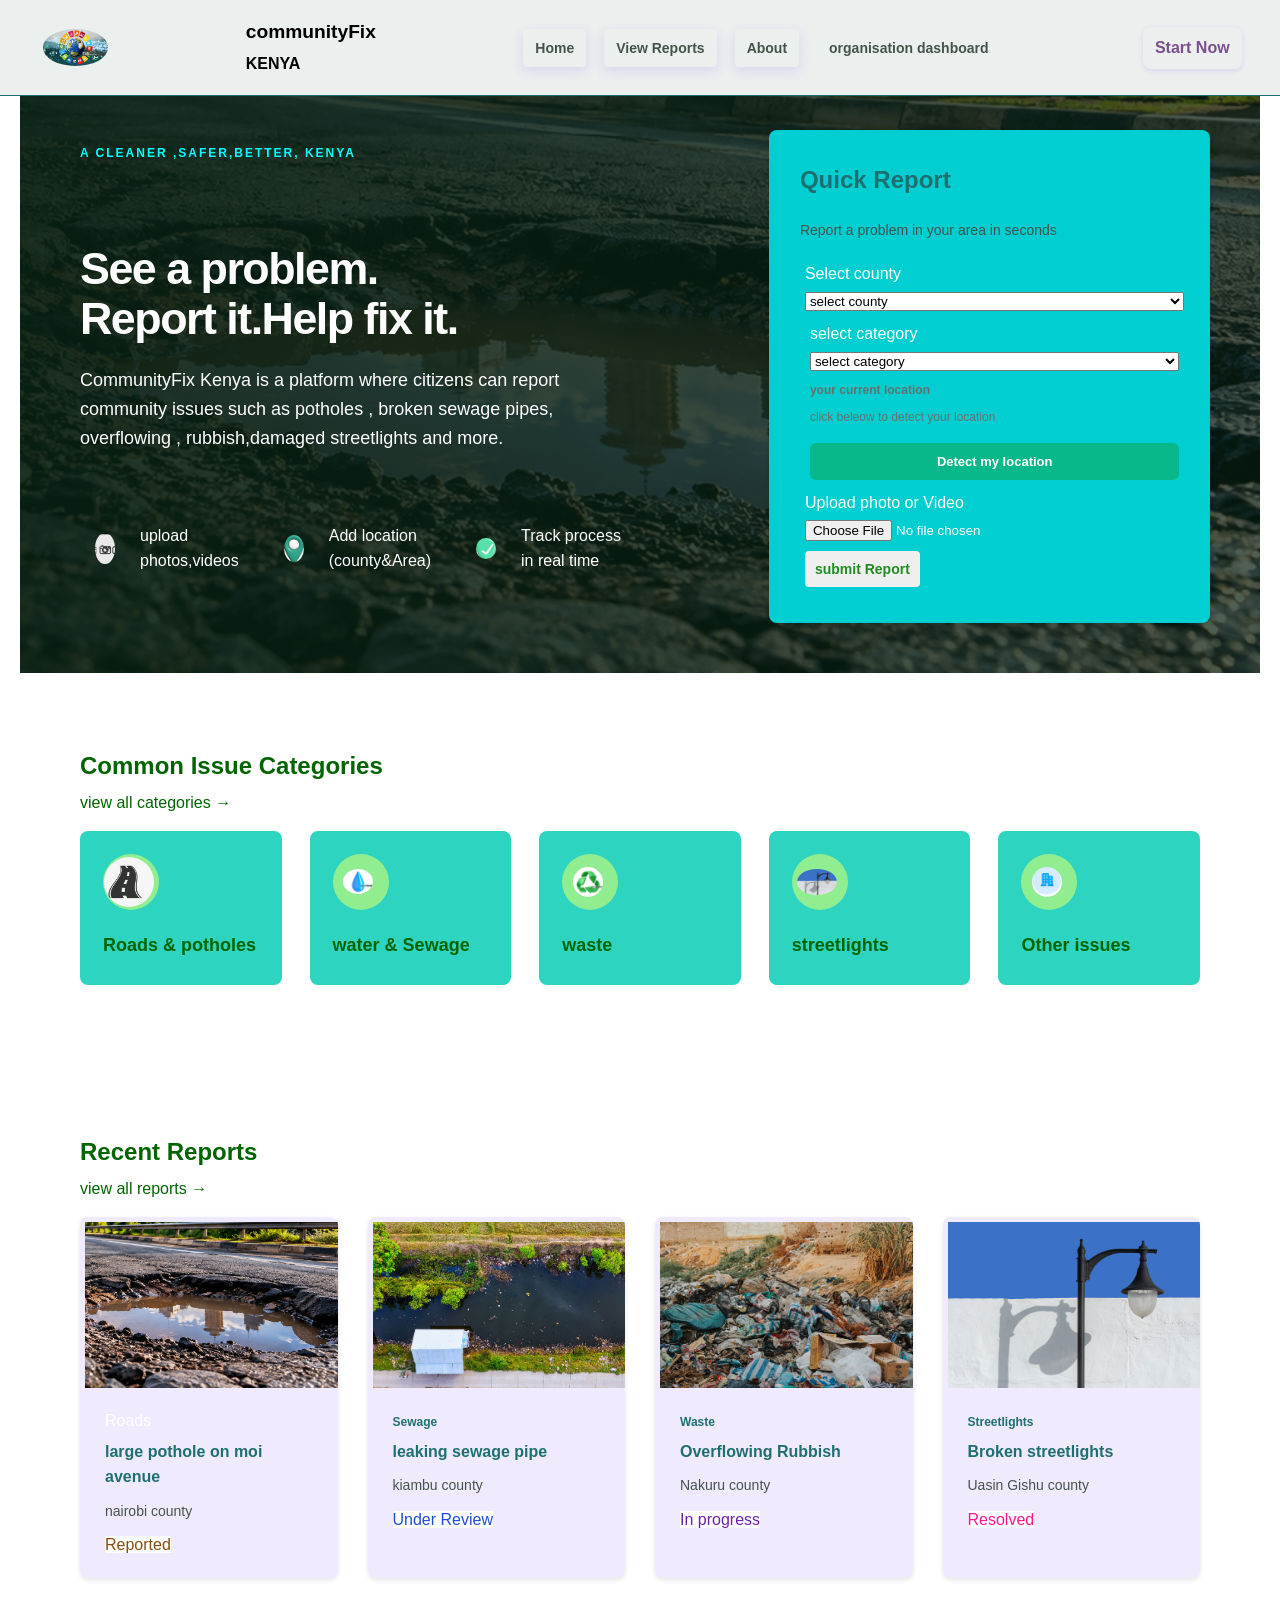
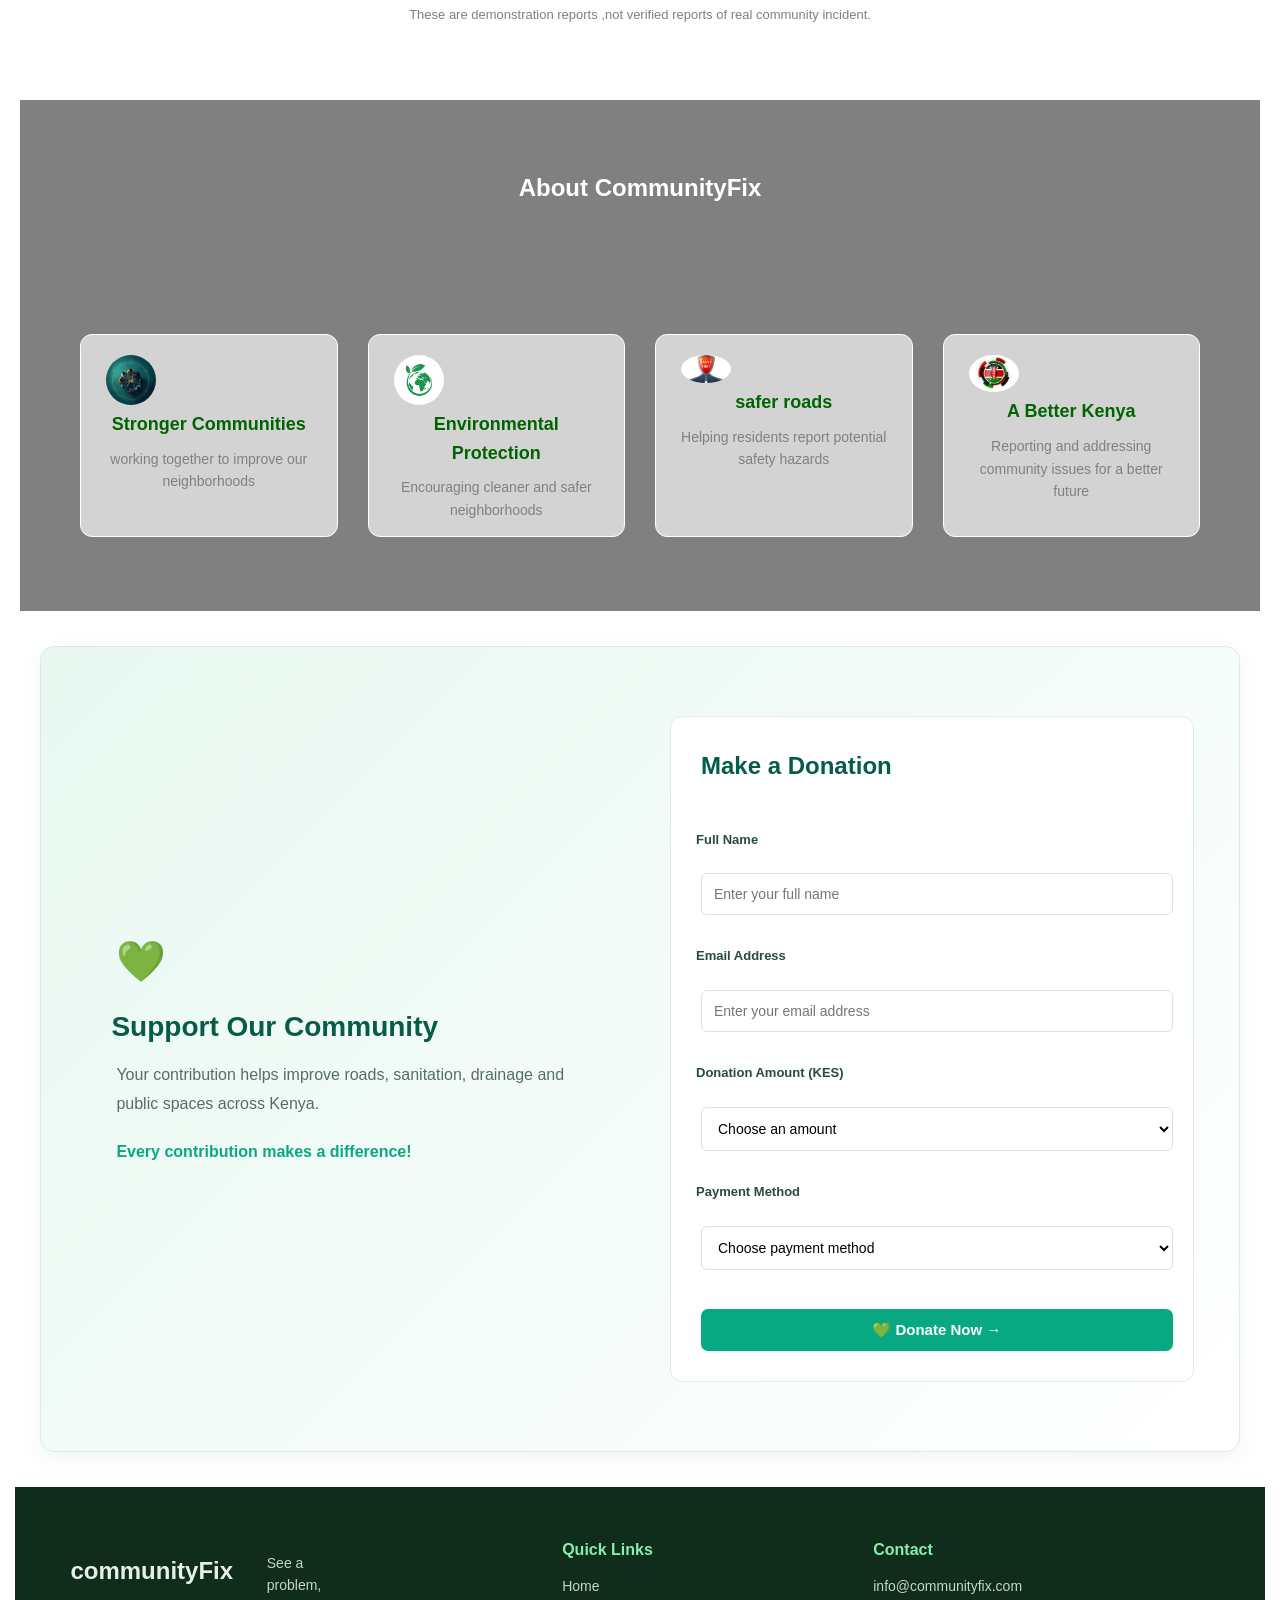
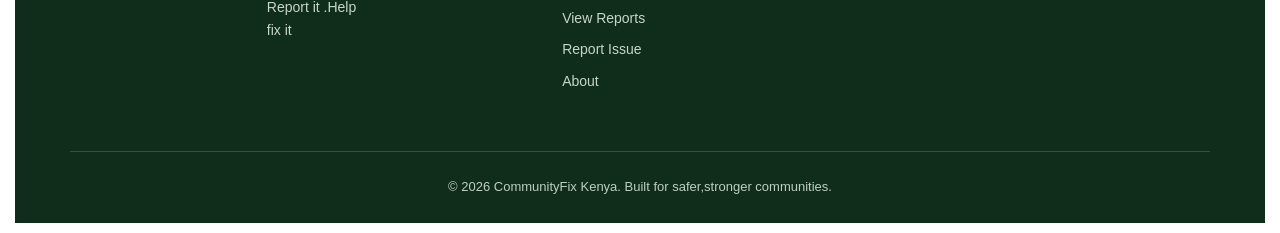
==== commit 4ce3d1fc: "removed recent reports" ====
--- a/index.html
+++ b/index.html
@@ -6,20 +6,20 @@
     <meta name="viewport" content="width=device-width, initial-scale=1.0" />
     <title>CommunityFix</title>
     <link rel="stylesheet" href="style.css" />
-    <link rel="stylesheet" href="organisation-dashboard.style.css">
+    <link rel="stylesheet" href="organisation-dashboard.style.css" />
   </head>
   <body>
     <!-- NAVIGATION BAR -->
-    <header class="haeder">
+    <header class="haeder" id="home">
       <nav class="navbar">
         <img src="images/logo.jpg" width="100" />
-        <span class="black">communityFix<small><br>KENYA</small></span>
+        <span class="black"
+          >communityFix<small><br />KENYA</small></span
+        >
         <div class="nav-links">
-          <a href="/" class="active nav-button">Home</a>
+          <a href="#home" class="active nav-button">Home</a>
           <a href="#reports" class="nav-button">View Reports</a>
-          <a href="#report" class="nav-button">Report Issue</a>
           <a href="#about" class="nav-button">About</a>
-          <a href="#contact" class="nav-button">contact</a>
           <a href="organisation-dashboard.html">organisation dashboard</a>
         </div>
         <a href="signup.html" class="nav-btn">Start Now</a>
@@ -39,7 +39,7 @@
 
           <div class="hero-features">
             <div class="hero-feature">
-              <span><img src="images/camera.png" width="20"id="cam" /></span>
+              <span><img src="images/camera.png" width="20" id="cam" /></span>
               <p>upload<br />photos,videos</p>
             </div>
             <div class="hero-feature">
@@ -143,10 +143,14 @@
             </div>
 
             <label for="media">Upload photo or Video</label>
-            <input type="file" id="media"name="media" accept="image / ,video" />
-
-          
-              <button type="submit" class="submit-button">submit Report</button>
+            <input
+              type="file"
+              id="media"
+              name="media"
+              accept="image / ,video"
+            />
+
+            <button type="submit" class="submit-button">submit Report</button>
           </form>
         </div>
       </section>
@@ -360,6 +364,5 @@
       </div>
     </footer>
     <script src="js.script"></script>
-  
   </body>
 </html>
